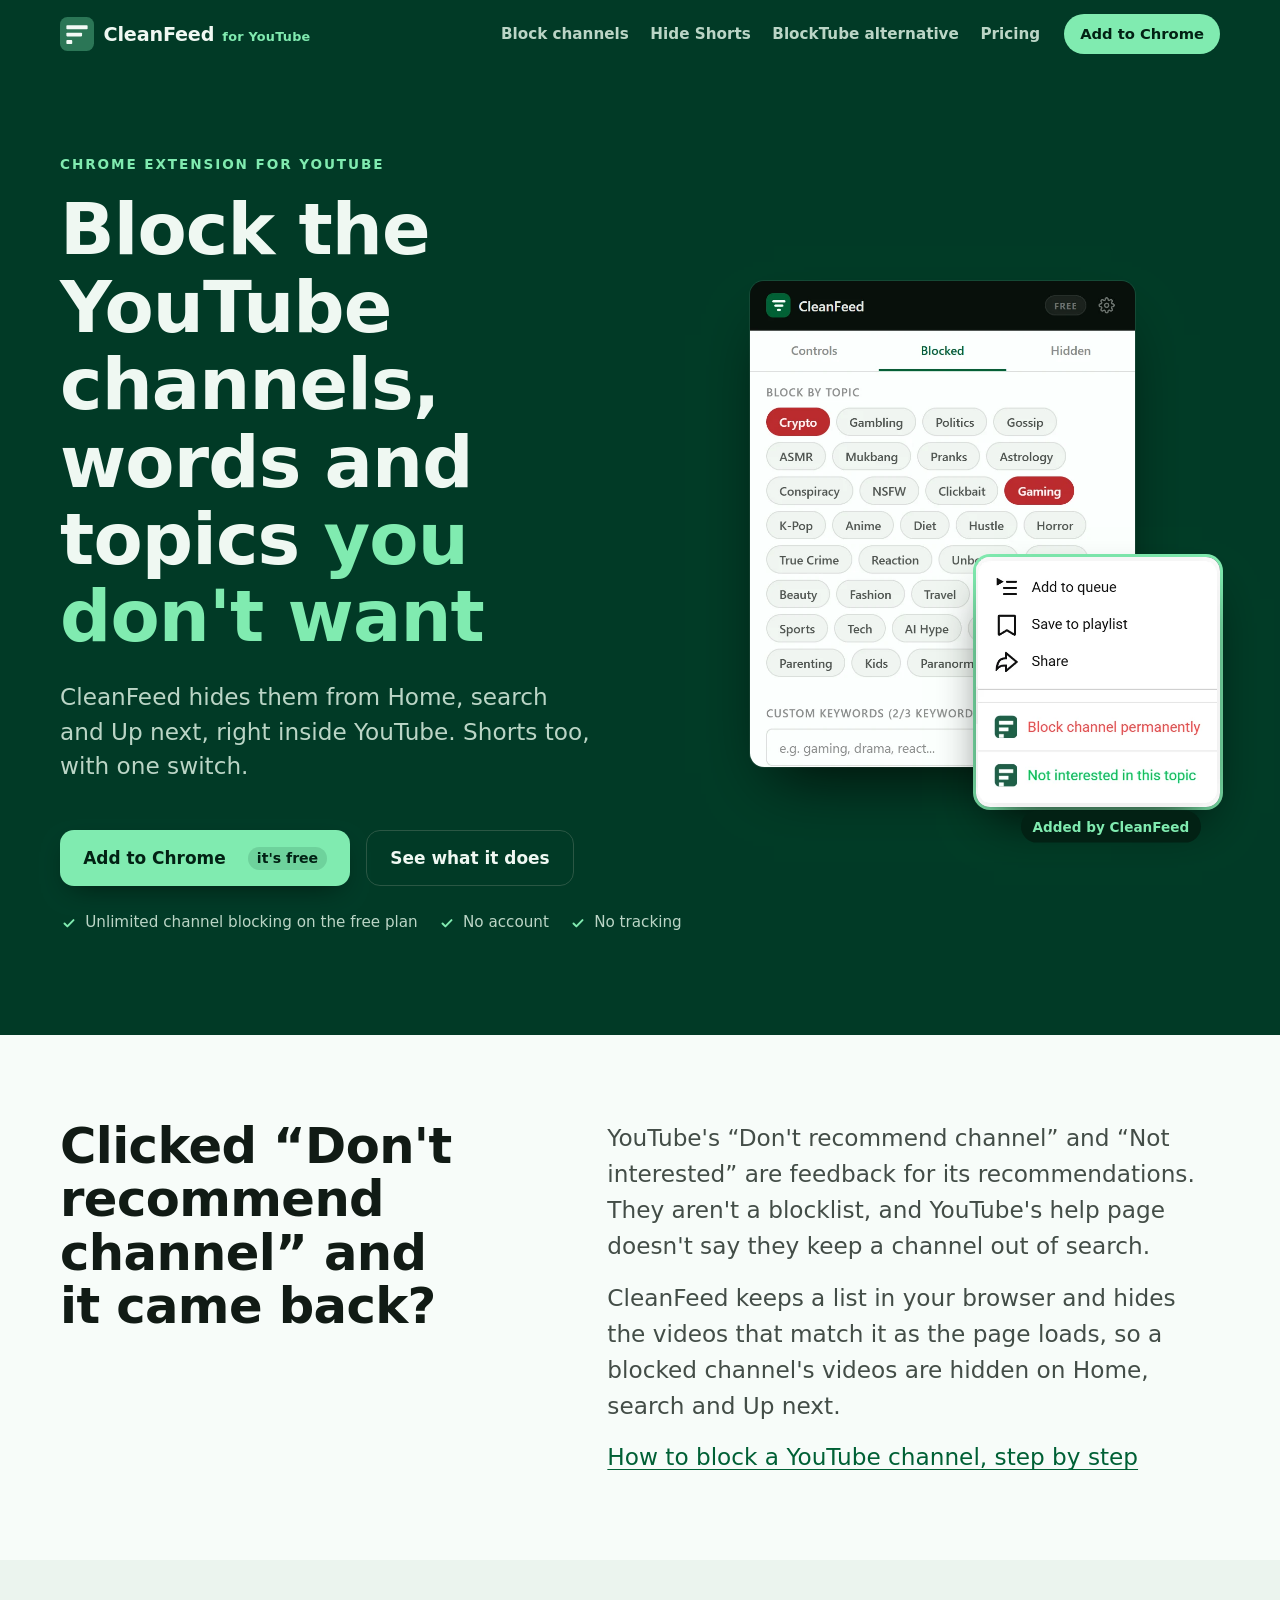
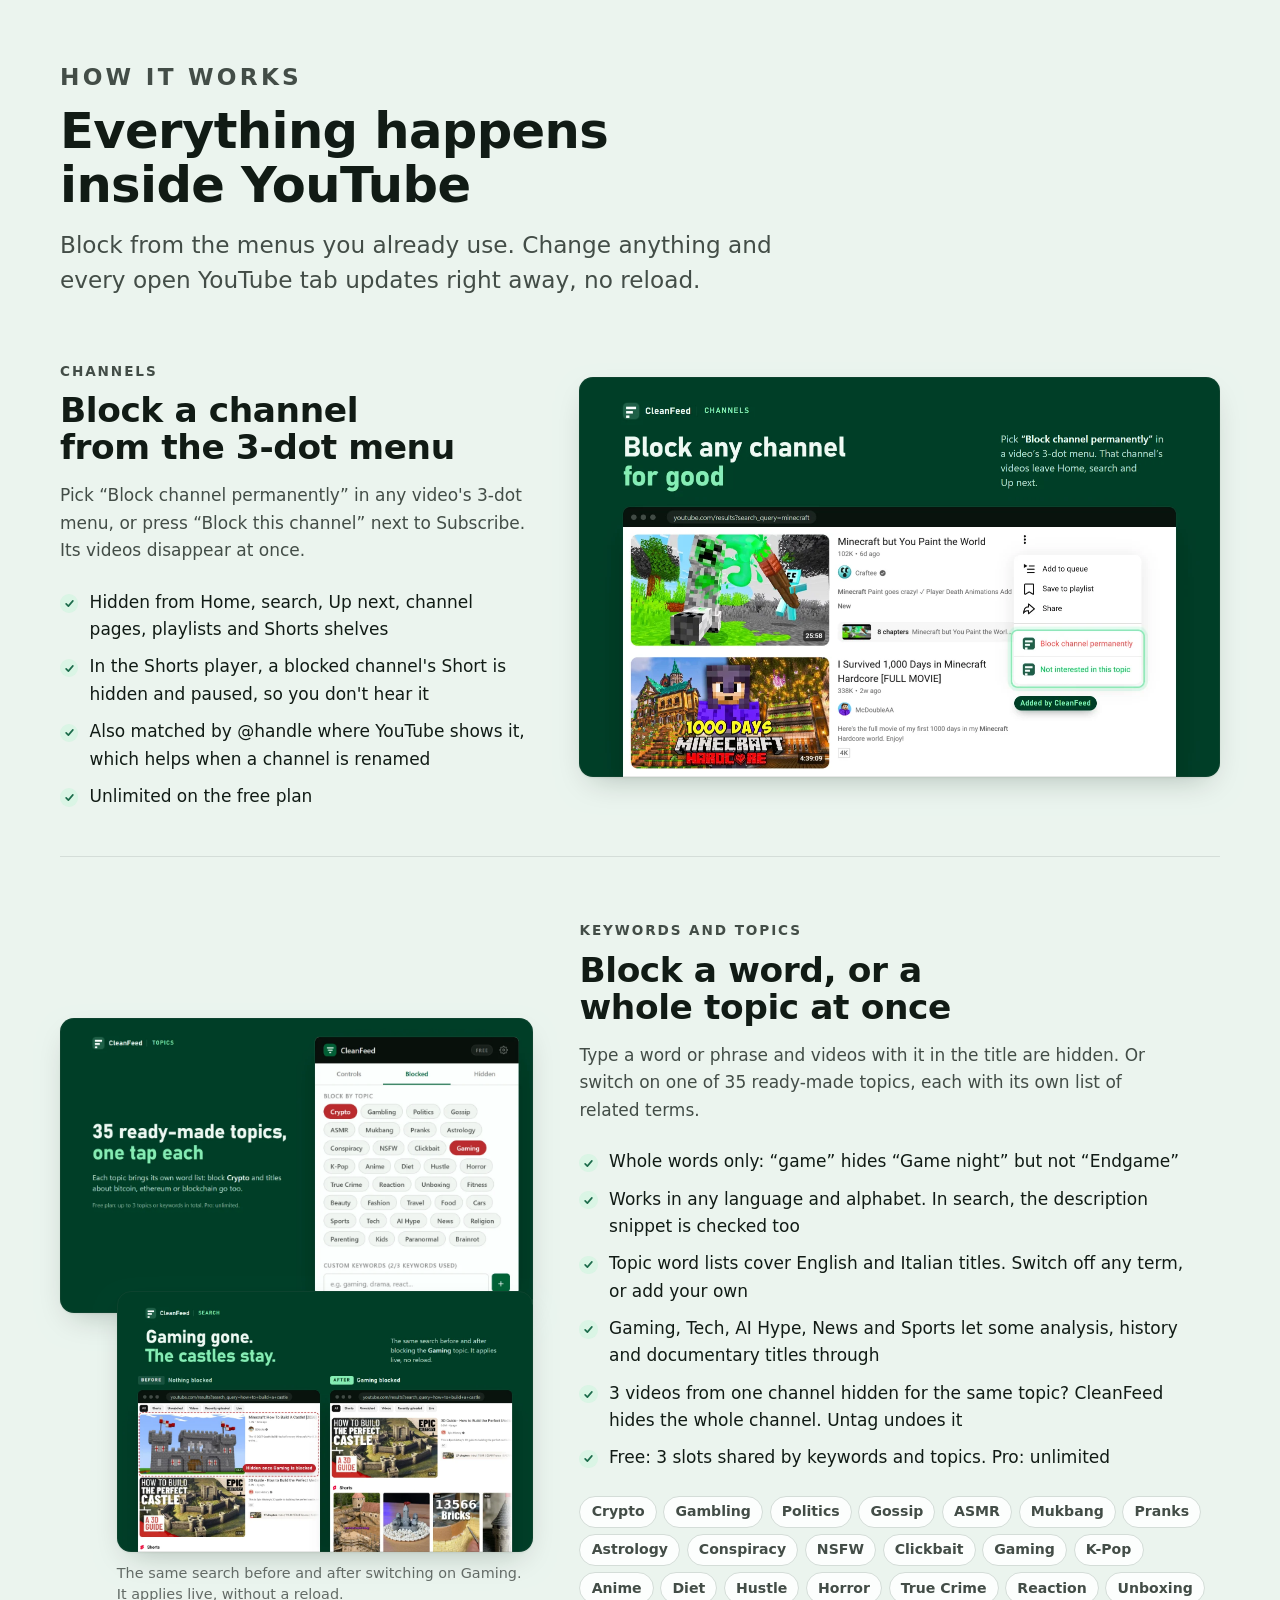
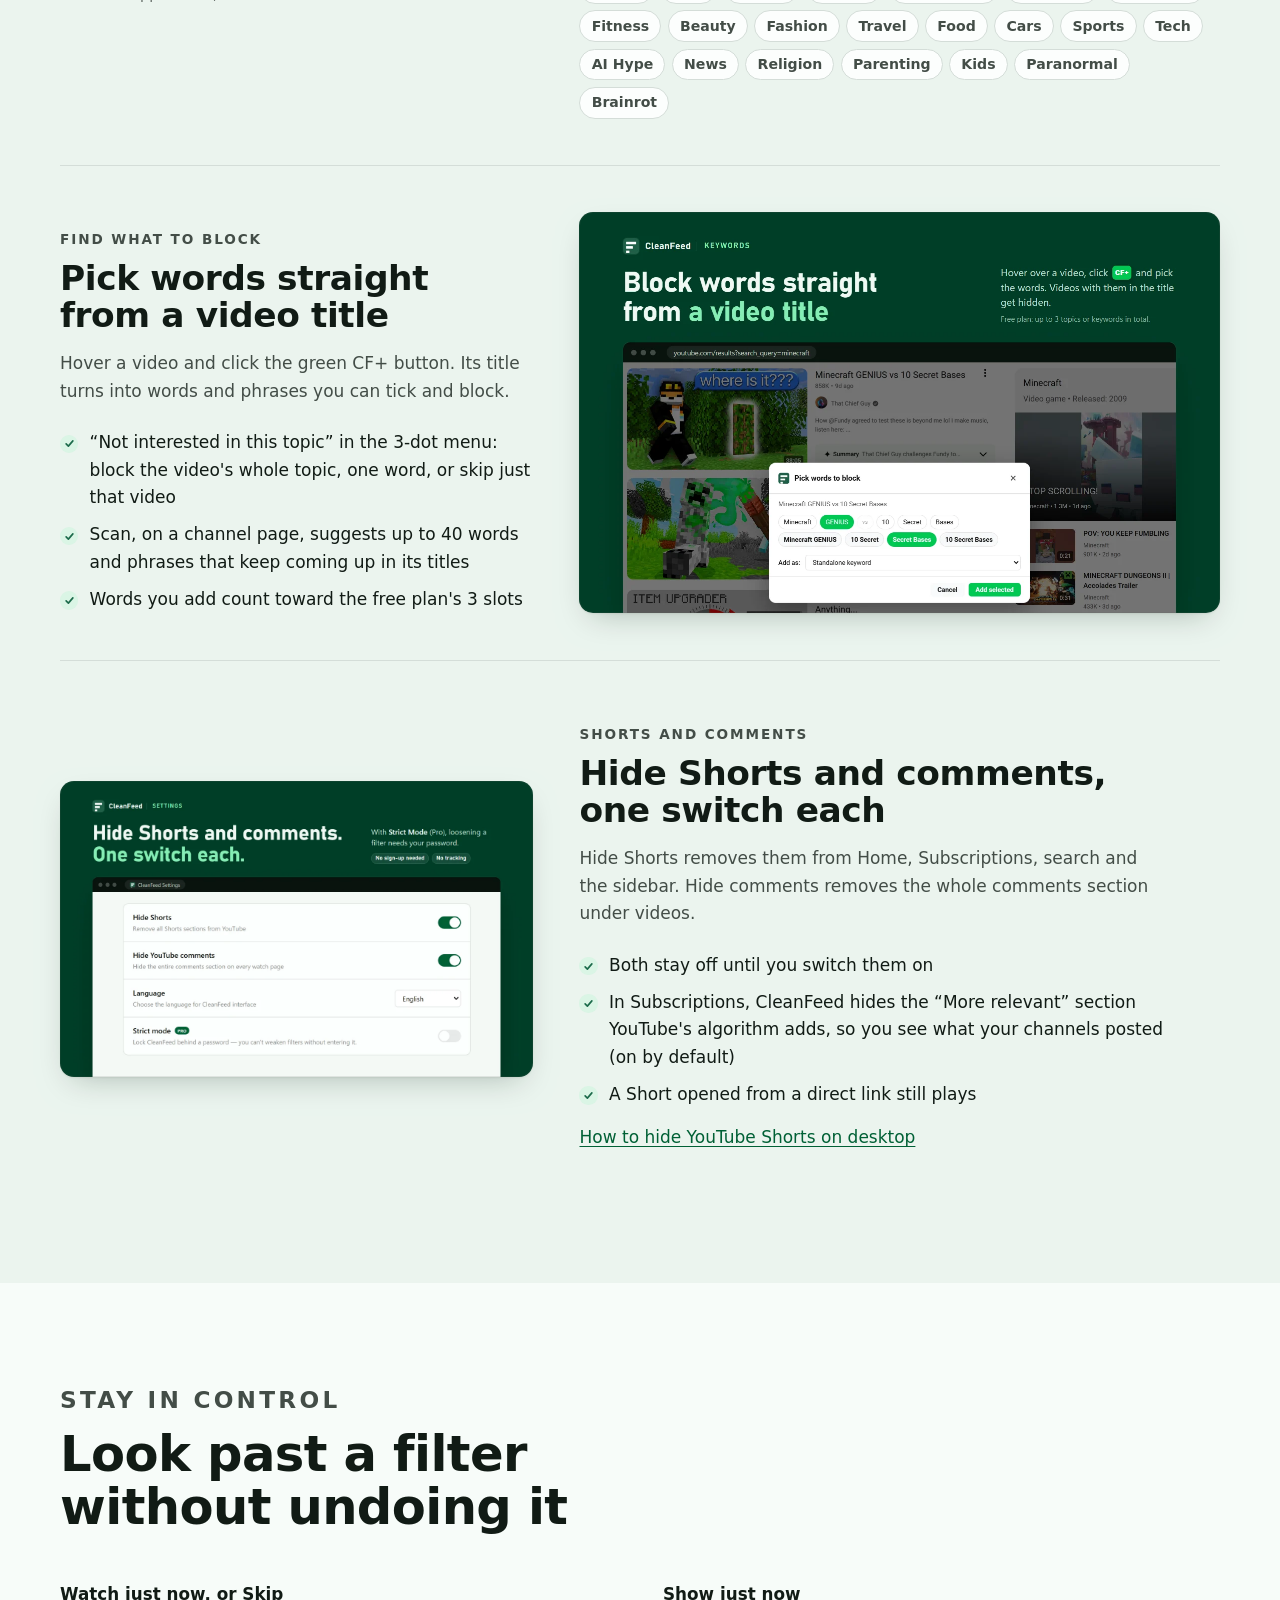
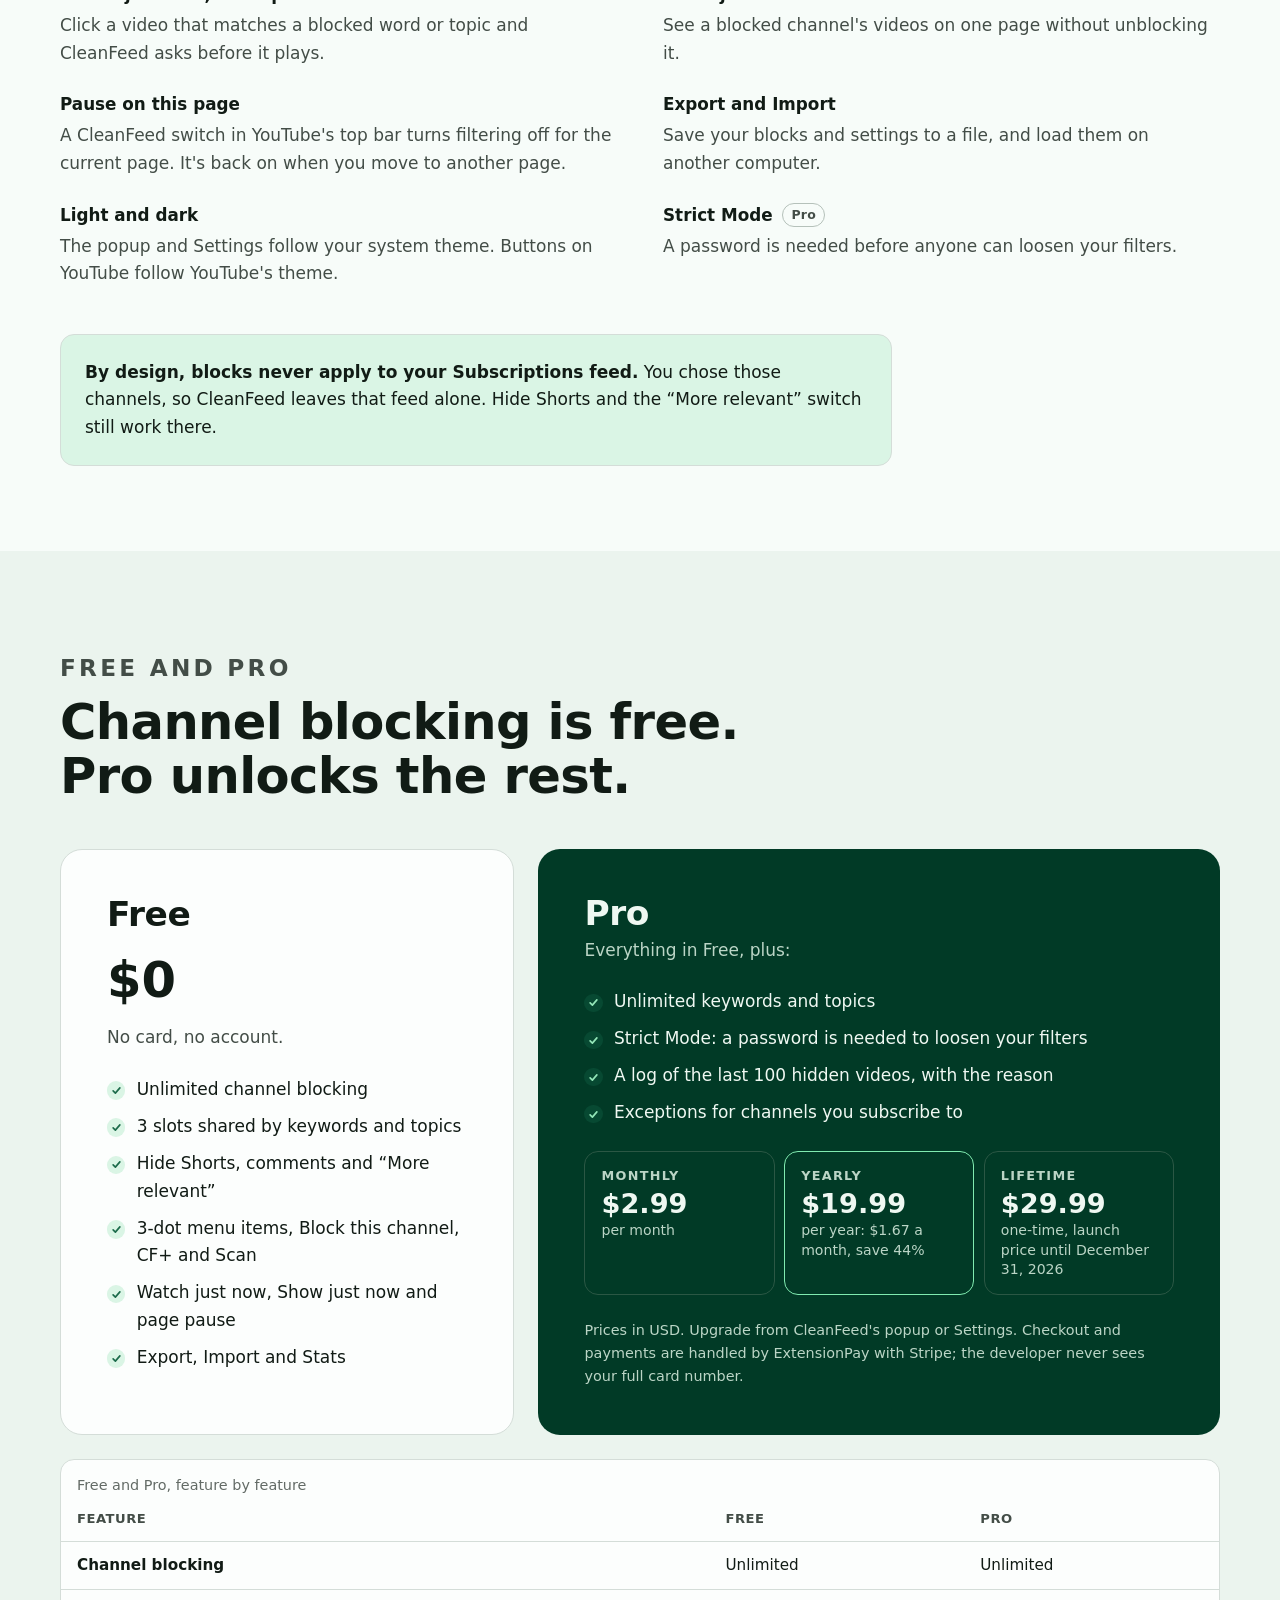
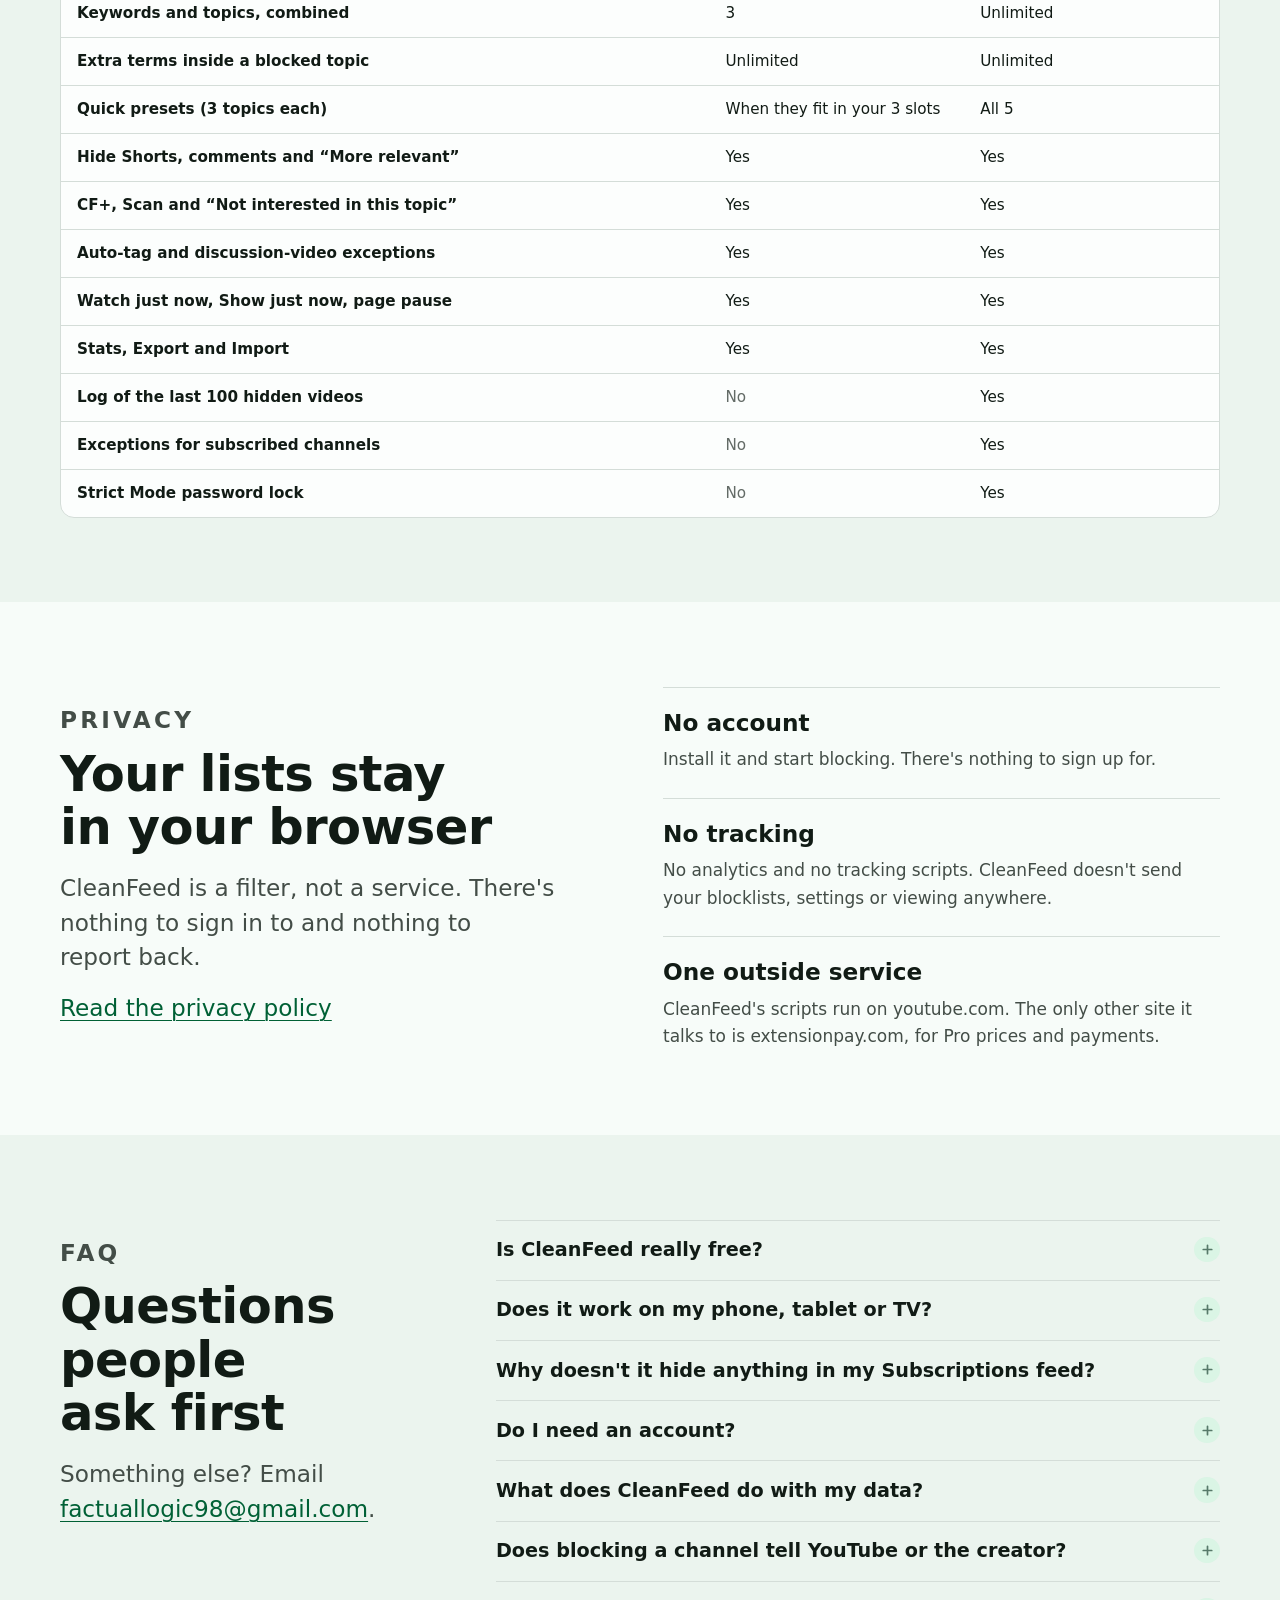
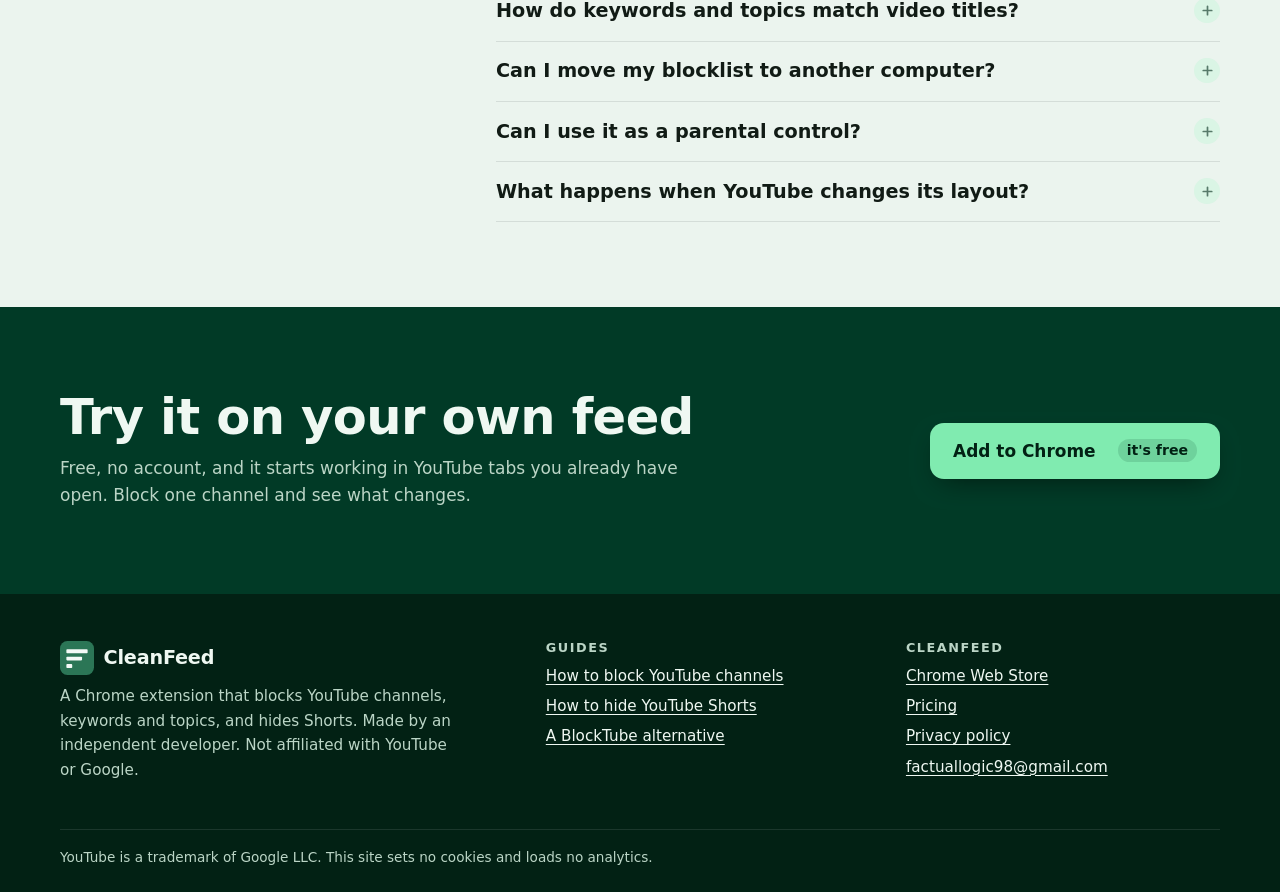
==== docs/index.html @ 19426aea "feat(site): publish CleanFeed homepage and guides for v1.4.0 Brings the homepage, the three guides, " ====
<!DOCTYPE html>
<html lang="en">
<head>
  <meta charset="utf-8">
  <meta name="viewport" content="width=device-width, initial-scale=1">
  <title>CleanFeed for YouTube: Block Channels &amp; Keywords, Hide Shorts</title>
  <meta name="description" content="Free Chrome extension that hides YouTube channels you block, filters titles by keyword or 35 ready-made topics, and removes Shorts. No account, no tracking.">
  <link rel="canonical" href="https://flindustries.github.io/CleanFeed/">
  <meta name="color-scheme" content="light dark">
  <meta name="theme-color" content="#0f4732">
  <link rel="icon" href="assets/favicon.svg" type="image/svg+xml">
  <link rel="icon" href="assets/icon-128.png" type="image/png" sizes="128x128">
  <link rel="apple-touch-icon" href="assets/icon-128.png">
  <link rel="stylesheet" href="assets/site.css">
  <link rel="preload" as="image" href="assets/cleanfeed-popup-block-by-topic.webp" type="image/webp">

  <meta property="og:type" content="website">
  <meta property="og:site_name" content="CleanFeed">
  <meta property="og:title" content="CleanFeed for YouTube: Block Channels &amp; Keywords, Hide Shorts">
  <meta property="og:description" content="Block a YouTube channel from the 3-dot menu and its videos leave Home, search and Up next. Filter by keyword or 35 topics, hide Shorts. Free, no account.">
  <meta property="og:url" content="https://flindustries.github.io/CleanFeed/">
  <meta property="og:image" content="https://flindustries.github.io/CleanFeed/assets/og.png">
  <meta property="og:image:width" content="1400">
  <meta property="og:image:height" content="560">
  <meta property="og:image:alt" content="CleanFeed for YouTube: block the channels, words and topics you don't want. Shows the topic grid and the Block channel permanently menu item.">
  <meta name="twitter:card" content="summary_large_image">
  <meta name="twitter:title" content="CleanFeed for YouTube: Block Channels &amp; Keywords, Hide Shorts">
  <meta name="twitter:description" content="Block a YouTube channel from the 3-dot menu and its videos leave Home, search and Up next. Filter by keyword or 35 topics, hide Shorts. Free, no account.">
  <meta name="twitter:image" content="https://flindustries.github.io/CleanFeed/assets/og.png">

  <script type="application/ld+json">
  {
    "@context": "https://schema.org",
    "@type": "SoftwareApplication",
    "name": "CleanFeed for YouTube",
    "alternateName": "CleanFeed",
    "description": "Chrome extension that hides videos from YouTube channels you block, filters titles by keyword or 35 ready-made topics, and removes Shorts. No account, no tracking.",
    "applicationCategory": "BrowserApplication",
    "applicationSubCategory": "Browser extension",
    "operatingSystem": "Google Chrome (desktop)",
    "softwareVersion": "1.4.0",
    "url": "https://flindustries.github.io/CleanFeed/",
    "installUrl": "https://chromewebstore.google.com/detail/cleanfeed-for-youtube-blo/iikgdocegpniapcigmmgcnacfojmmnnd?utm_source=website&utm_campaign=site",
    "image": "https://flindustries.github.io/CleanFeed/assets/og.png",
    "screenshot": [
      "https://flindustries.github.io/CleanFeed/assets/cleanfeed-block-channel-permanently-menu.png",
      "https://flindustries.github.io/CleanFeed/assets/cleanfeed-35-ready-made-topics.png",
      "https://flindustries.github.io/CleanFeed/assets/cleanfeed-search-before-after-gaming-topic.png",
      "https://flindustries.github.io/CleanFeed/assets/cleanfeed-block-words-from-video-title.png",
      "https://flindustries.github.io/CleanFeed/assets/cleanfeed-hide-shorts-and-comments.png"
    ],
    "featureList": [
      "Block YouTube channels from the video 3-dot menu",
      "Hide videos by whole-word keywords in the title",
      "35 ready-made topics with related terms",
      "Hide YouTube Shorts",
      "Hide YouTube comments",
      "Strict Mode password lock (Pro)"
    ],
    "offers": [
      { "@type": "Offer", "name": "Free", "price": "0", "priceCurrency": "USD" },
      { "@type": "Offer", "name": "Pro monthly", "price": "2.99", "priceCurrency": "USD" },
      { "@type": "Offer", "name": "Pro yearly", "price": "19.99", "priceCurrency": "USD" },
      { "@type": "Offer", "name": "Pro Lifetime (launch price)", "price": "29.99", "priceCurrency": "USD", "priceValidUntil": "2026-12-31" }
    ]
  }
  </script>
  <script type="application/ld+json">
  {
    "@context": "https://schema.org",
    "@type": "FAQPage",
    "mainEntity": [
      { "@type": "Question", "name": "Is CleanFeed really free?", "acceptedAnswer": { "@type": "Answer", "text": "Yes. The free plan has unlimited channel blocking, 3 slots shared by keywords and topics, Hide Shorts, Hide comments and every tool except Strict Mode and the Pro extras listed below. Pro is optional: it adds unlimited keywords and topics, Strict Mode, a log of the last 100 hidden videos and exceptions for channels you subscribe to." } },
      { "@type": "Question", "name": "Does CleanFeed work on my phone, tablet or TV?", "acceptedAnswer": { "@type": "Answer", "text": "No. CleanFeed is a Chrome extension, so it works on youtube.com in Chrome on a computer. It can't change the YouTube app on phones, tablets, TVs or game consoles." } },
      { "@type": "Question", "name": "Why doesn't CleanFeed hide anything in my Subscriptions feed?", "acceptedAnswer": { "@type": "Answer", "text": "That's on purpose. You picked those channels, so channel, keyword and topic blocks never apply to the Subscriptions feed. Two things do work there: Hide Shorts, and hiding the \"More relevant\" section that YouTube's algorithm adds to the feed." } },
      { "@type": "Question", "name": "Do I need an account to use CleanFeed?", "acceptedAnswer": { "@type": "Answer", "text": "No. There's no CleanFeed account and no sign-up. If you buy Pro, payment runs through ExtensionPay's checkout with Stripe, which asks for an email address for the purchase." } },
      { "@type": "Question", "name": "What does CleanFeed do with my data?", "acceptedAnswer": { "@type": "Answer", "text": "Your blocklists and settings stay in your browser. CleanFeed has no analytics and no tracking, and it doesn't send your lists anywhere. The only outside service it talks to is ExtensionPay, for plan prices and payments." } },
      { "@type": "Question", "name": "Does blocking a channel tell YouTube or the creator?", "acceptedAnswer": { "@type": "Answer", "text": "No. CleanFeed hides videos on your screen. It sends nothing to YouTube and the channel isn't notified. That also means it doesn't train YouTube's recommendations: YouTube may keep suggesting the channel, and CleanFeed keeps hiding it. A video you open from a direct link still plays." } },
      { "@type": "Question", "name": "How do keywords and topics match video titles?", "acceptedAnswer": { "@type": "Answer", "text": "Keywords match whole words in a video's title, in any language and alphabet: blocking \"game\" hides \"Game night\" but not \"Endgame\". In search results CleanFeed also checks the description snippet. A topic is a ready-made word list: turn on Crypto and titles with words like bitcoin or blockchain go too. Topic lists cover English and Italian words, and you can switch off any term or add your own." } },
      { "@type": "Question", "name": "Can I move my blocklist to another computer?", "acceptedAnswer": { "@type": "Answer", "text": "Yes, with Export and Import in CleanFeed's Settings. Export saves your blocks and settings to a JSON file, and Import loads that file on the other computer." } },
      { "@type": "Question", "name": "Can I use CleanFeed as a parental control?", "acceptedAnswer": { "@type": "Answer", "text": "Only loosely. Strict Mode (Pro) asks for a password before anyone can unblock channels, remove keywords or turn off Hide Shorts. It can't stop someone with access to Chrome's extension settings from turning CleanFeed off or removing it, so it isn't a full parental-control tool." } },
      { "@type": "Question", "name": "What happens when YouTube changes its layout?", "acceptedAnswer": { "@type": "Answer", "text": "Something may slip through for a while. CleanFeed works on YouTube's pages, and YouTube changes them often, which can break any extension like it until an update ships. If you spot a problem, use Report a Bug in CleanFeed's Settings or email factuallogic98@gmail.com." } }
    ]
  }
  </script>
</head>
<body>
  <a class="skip-link" href="#main">Skip to content</a>

  <header class="site-header">
    <div class="wrap">
      <a class="brand" href="./" aria-label="CleanFeed home">
        <svg viewBox="0 0 64 64" aria-hidden="true"><rect width="64" height="64" rx="14" fill="#2b7656"/><rect x="12" y="15.5" width="40" height="7.5" rx="1.5" fill="#f3faf6"/><rect x="12" y="29.5" width="29.5" height="7" rx="1.5" fill="#f3faf6"/><rect x="12" y="43.5" width="11" height="7.5" rx="1.5" fill="#f3faf6"/></svg>
        <span>CleanFeed <small>for YouTube</small></span>
      </a>
      <nav class="site-nav" aria-label="Main">
        <ul>
          <li><a href="how-to-block-youtube-channels.html">Block channels</a></li>
          <li><a href="hide-youtube-shorts.html">Hide Shorts</a></li>
          <li><a href="blocktube-alternative.html"><span class="nav-long">BlockTube alternative</span><span class="nav-short">vs BlockTube</span></a></li>
          <li><a href="#pricing">Pricing</a></li>
        </ul>
      </nav>
      <a class="header-cta" href="https://chromewebstore.google.com/detail/cleanfeed-for-youtube-blo/iikgdocegpniapcigmmgcnacfojmmnnd?utm_source=website&amp;utm_campaign=site">Add to Chrome</a>
    </div>
  </header>

  <main id="main">
    <section class="hero on-forest" aria-labelledby="hero-title">
      <div class="wrap">
        <div class="hero-copy">
          <p class="eyebrow">Chrome extension for YouTube</p>
          <h1 id="hero-title">Block the YouTube channels, words and topics <span class="mint">you don't want</span></h1>
          <p class="hero-lede">CleanFeed hides them from Home, search and Up next, right inside YouTube. Shorts too, with one switch.</p>
          <div class="hero-actions">
            <a class="btn btn-primary" href="https://chromewebstore.google.com/detail/cleanfeed-for-youtube-blo/iikgdocegpniapcigmmgcnacfojmmnnd?utm_source=website&amp;utm_campaign=site">Add to Chrome<span class="visually-hidden">,</span> <span class="btn-note">it's free</span></a>
            <a class="btn btn-ghost" href="#features">See what it does</a>
          </div>
          <ul class="hero-facts">
            <li><svg viewBox="0 0 20 20" aria-hidden="true"><path d="M5 10.5l3.2 3.2L15 6.8" fill="none" stroke="currentColor" stroke-width="2.2" stroke-linecap="round" stroke-linejoin="round"/></svg>Unlimited channel blocking on the free plan</li>
            <li><svg viewBox="0 0 20 20" aria-hidden="true"><path d="M5 10.5l3.2 3.2L15 6.8" fill="none" stroke="currentColor" stroke-width="2.2" stroke-linecap="round" stroke-linejoin="round"/></svg>No account</li>
            <li><svg viewBox="0 0 20 20" aria-hidden="true"><path d="M5 10.5l3.2 3.2L15 6.8" fill="none" stroke="currentColor" stroke-width="2.2" stroke-linecap="round" stroke-linejoin="round"/></svg>No tracking</li>
          </ul>
        </div>
        <div class="hero-visual">
          <img class="hero-popup" src="assets/cleanfeed-popup-block-by-topic.webp" width="760" height="960" fetchpriority="high"
               alt="The CleanFeed popup on its Blocked tab: a grid of 35 topics from Crypto to Brainrot, with Crypto and Gaming switched on, and a field for custom keywords.">
          <img class="hero-menu" src="assets/cleanfeed-3-dot-menu-items.webp" width="474" height="486" loading="lazy"
               alt="A YouTube video's 3-dot menu with two items added by CleanFeed: Block channel permanently, and Not interested in this topic.">
          <span class="hero-tag" aria-hidden="true">Added by CleanFeed</span>
        </div>
      </div>
    </section>

    <section class="section" aria-labelledby="pain-title">
      <div class="wrap pain">
        <h2 id="pain-title">Clicked “Don't recommend channel” and it came back?</h2>
        <div class="pain-body">
          <p>YouTube's “Don't recommend channel” and “Not interested” are feedback for its recommendations. They aren't a blocklist, and YouTube's help page doesn't say they keep a channel out of search.</p>
          <p>CleanFeed keeps a list in your browser and hides the videos that match it as the page loads, so a blocked channel's videos are hidden on Home, search and Up next.</p>
          <p><a href="how-to-block-youtube-channels.html">How to block a YouTube channel, step by step</a></p>
        </div>
      </div>
    </section>

    <section class="section band-2" id="features" aria-labelledby="features-title">
      <div class="wrap">
        <div class="section-head">
          <p class="eyebrow">How it works</p>
          <h2 id="features-title">Everything happens inside YouTube</h2>
          <p>Block from the menus you already use. Change anything and every open YouTube tab updates right away, no reload.</p>
        </div>

        <article class="feature">
          <div class="feature-text">
            <p class="eyebrow">Channels</p>
            <h3>Block a channel from the 3-dot menu</h3>
            <p>Pick “Block channel permanently” in any video's 3-dot menu, or press “Block this channel” next to Subscribe. Its videos disappear at once.</p>
            <ul class="ticks">
              <li>Hidden from Home, search, Up next, channel pages, playlists and Shorts shelves</li>
              <li>In the Shorts player, a blocked channel's Short is hidden and paused, so you don't hear it</li>
              <li>Also matched by @handle where YouTube shows it, which helps when a channel is renamed</li>
              <li>Unlimited on the free plan</li>
            </ul>
          </div>
          <figure class="shot">
            <a href="assets/cleanfeed-block-channel-permanently-menu.png" title="Open the full-size screenshot"><picture>
              <source srcset="assets/cleanfeed-block-channel-permanently-menu.webp" type="image/webp">
              <img src="assets/cleanfeed-block-channel-permanently-menu.png" width="1280" height="800" loading="lazy"
                   alt="YouTube search results for Minecraft with a video's 3-dot menu open. Under YouTube's own items, CleanFeed adds Block channel permanently and Not interested in this topic.">
            </picture></a>
          </figure>
        </article>

        <article class="feature flip">
          <div class="feature-text">
            <p class="eyebrow">Keywords and topics</p>
            <h3>Block a word, or a whole topic at once</h3>
            <p>Type a word or phrase and videos with it in the title are hidden. Or switch on one of 35 ready-made topics, each with its own list of related terms.</p>
            <ul class="ticks">
              <li>Whole words only: “game” hides “Game night” but not “Endgame”</li>
              <li>Works in any language and alphabet. In search, the description snippet is checked too</li>
              <li>Topic word lists cover English and Italian titles. Switch off any term, or add your own</li>
              <li>Gaming, Tech, AI Hype, News and Sports let some analysis, history and documentary titles through</li>
              <li>3 videos from one channel hidden for the same topic? CleanFeed hides the whole channel. Untag undoes it</li>
              <li>Free: 3 slots shared by keywords and topics. Pro: unlimited</li>
            </ul>
            <div class="topics">
              <h4 class="visually-hidden">The 35 ready-made topics</h4>
              <ul class="chips" aria-label="The 35 ready-made topics">
                <li>Crypto</li><li>Gambling</li><li>Politics</li><li>Gossip</li><li>ASMR</li><li>Mukbang</li><li>Pranks</li>
                <li>Astrology</li><li>Conspiracy</li><li>NSFW</li><li>Clickbait</li><li>Gaming</li><li>K-Pop</li><li>Anime</li>
                <li>Diet</li><li>Hustle</li><li>Horror</li><li>True Crime</li><li>Reaction</li><li>Unboxing</li><li>Fitness</li>
                <li>Beauty</li><li>Fashion</li><li>Travel</li><li>Food</li><li>Cars</li><li>Sports</li><li>Tech</li>
                <li>AI Hype</li><li>News</li><li>Religion</li><li>Parenting</li><li>Kids</li><li>Paranormal</li><li>Brainrot</li>
              </ul>
            </div>
          </div>
          <div class="shot-pair">
            <figure class="shot">
              <a href="assets/cleanfeed-35-ready-made-topics.png" title="Open the full-size screenshot"><picture>
                <source srcset="assets/cleanfeed-35-ready-made-topics.webp" type="image/webp">
                <img src="assets/cleanfeed-35-ready-made-topics.png" width="1280" height="800" loading="lazy"
                     alt="The CleanFeed popup's Block by Topic grid with 35 topics. Crypto and Gaming are switched on, and 2 of the 3 free keyword slots are used.">
              </picture></a>
            </figure>
            <figure class="shot">
              <a href="assets/cleanfeed-search-before-after-gaming-topic.png" title="Open the full-size screenshot"><picture>
                <source srcset="assets/cleanfeed-search-before-after-gaming-topic.webp" type="image/webp">
                <img src="assets/cleanfeed-search-before-after-gaming-topic.png" width="1280" height="800" loading="lazy"
                     alt="The same YouTube search for how to build a castle, before and after blocking the Gaming topic. The Minecraft castle video is gone; the real castle videos stay.">
              </picture></a>
              <figcaption>The same search before and after switching on Gaming. It applies live, without a reload.</figcaption>
            </figure>
          </div>
        </article>

        <article class="feature">
          <div class="feature-text">
            <p class="eyebrow">Find what to block</p>
            <h3>Pick words straight from a video title</h3>
            <p>Hover a video and click the green CF+ button. Its title turns into words and phrases you can tick and block.</p>
            <ul class="ticks">
              <li>“Not interested in this topic” in the 3-dot menu: block the video's whole topic, one word, or skip just that video</li>
              <li>Scan, on a channel page, suggests up to 40 words and phrases that keep coming up in its titles</li>
              <li>Words you add count toward the free plan's 3 slots</li>
            </ul>
          </div>
          <figure class="shot">
            <a href="assets/cleanfeed-block-words-from-video-title.png" title="Open the full-size screenshot"><picture>
              <source srcset="assets/cleanfeed-block-words-from-video-title.webp" type="image/webp">
              <img src="assets/cleanfeed-block-words-from-video-title.png" width="1280" height="800" loading="lazy"
                   alt="CleanFeed's Pick words to block dialog over YouTube search results, built from the title Minecraft GENIUS vs 10 Secret Bases, with GENIUS and Secret Bases selected.">
            </picture></a>
          </figure>
        </article>

        <article class="feature flip">
          <div class="feature-text">
            <p class="eyebrow">Shorts and comments</p>
            <h3>Hide Shorts and comments, one switch each</h3>
            <p>Hide Shorts removes them from Home, Subscriptions, search and the sidebar. Hide comments removes the whole comments section under videos.</p>
            <ul class="ticks">
              <li>Both stay off until you switch them on</li>
              <li>In Subscriptions, CleanFeed hides the “More relevant” section YouTube's algorithm adds, so you see what your channels posted (on by default)</li>
              <li>A Short opened from a direct link still plays</li>
            </ul>
            <p><a href="hide-youtube-shorts.html">How to hide YouTube Shorts on desktop</a></p>
          </div>
          <figure class="shot">
            <a href="assets/cleanfeed-hide-shorts-and-comments.png" title="Open the full-size screenshot"><picture>
              <source srcset="assets/cleanfeed-hide-shorts-and-comments.webp" type="image/webp">
              <img src="assets/cleanfeed-hide-shorts-and-comments.png" width="1280" height="800" loading="lazy"
                   alt="CleanFeed Settings with Hide Shorts and Hide YouTube comments switched on, a language menu, and Strict mode marked Pro.">
            </picture></a>
          </figure>
        </article>
      </div>
    </section>

    <section class="section" aria-labelledby="control-title">
      <div class="wrap">
        <div class="section-head">
          <p class="eyebrow">Stay in control</p>
          <h2 id="control-title">Look past a filter without undoing it</h2>
        </div>
        <dl class="controls">
          <div><dt>Watch just now, or Skip</dt><dd>Click a video that matches a blocked word or topic and CleanFeed asks before it plays.</dd></div>
          <div><dt>Show just now</dt><dd>See a blocked channel's videos on one page without unblocking it.</dd></div>
          <div><dt>Pause on this page</dt><dd>A CleanFeed switch in YouTube's top bar turns filtering off for the current page. It's back on when you move to another page.</dd></div>
          <div><dt>Export and Import</dt><dd>Save your blocks and settings to a file, and load them on another computer.</dd></div>
          <div><dt>Light and dark</dt><dd>The popup and Settings follow your system theme. Buttons on YouTube follow YouTube's theme.</dd></div>
          <div><dt>Strict Mode <span class="plan-tag">Pro</span></dt><dd>A password is needed before anyone can loosen your filters.</dd></div>
        </dl>
        <div class="callout">
          <p><strong>By design, blocks never apply to your Subscriptions feed.</strong> You chose those channels, so CleanFeed leaves that feed alone. Hide Shorts and the “More relevant” switch still work there.</p>
        </div>
      </div>
    </section>

    <section class="section band-2" id="pricing" aria-labelledby="pricing-title">
      <div class="wrap">
        <div class="section-head">
          <p class="eyebrow">Free and Pro</p>
          <h2 id="pricing-title">Channel blocking is free. Pro unlocks the rest.</h2>
        </div>
        <div class="plans">
          <div class="plan plan-free">
            <h3>Free</h3>
            <p class="plan-price">$0</p>
            <p class="plan-sub">No card, no account.</p>
            <ul class="ticks">
              <li>Unlimited channel blocking</li>
              <li>3 slots shared by keywords and topics</li>
              <li>Hide Shorts, comments and “More relevant”</li>
              <li>3-dot menu items, Block this channel, CF+ and Scan</li>
              <li>Watch just now, Show just now and page pause</li>
              <li>Export, Import and Stats</li>
            </ul>
          </div>
          <div class="plan plan-pro on-forest">
            <h3>Pro</h3>
            <p class="plan-sub">Everything in Free, plus:</p>
            <ul class="ticks">
              <li>Unlimited keywords and topics</li>
              <li>Strict Mode: a password is needed to loosen your filters</li>
              <li>A log of the last 100 hidden videos, with the reason</li>
              <li>Exceptions for channels you subscribe to</li>
            </ul>
            <ul class="prices" aria-label="Pro prices in US dollars">
              <li><span class="label">Monthly</span><span class="amount">$2.99</span><span class="detail">per month</span></li>
              <li class="highlight"><span class="label">Yearly</span><span class="amount">$19.99</span><span class="detail">per year: $1.67 a month, save 44%</span></li>
              <li><span class="label">Lifetime</span><span class="amount">$29.99</span><span class="detail">one-time, launch price until December 31, 2026</span></li>
            </ul>
            <p class="fine">Prices in USD. Upgrade from CleanFeed's popup or Settings. Checkout and payments are handled by ExtensionPay with Stripe; the developer never sees your full card number.</p>
          </div>
        </div>

        <div class="table-wrap" role="region" aria-labelledby="plan-table-caption" tabindex="0">
          <table class="plan-table">
            <caption id="plan-table-caption">Free and Pro, feature by feature</caption>
            <thead>
              <tr><th scope="col">Feature</th><th scope="col">Free</th><th scope="col">Pro</th></tr>
            </thead>
            <tbody>
              <tr><th scope="row">Channel blocking</th><td>Unlimited</td><td>Unlimited</td></tr>
              <tr><th scope="row">Keywords and topics, combined</th><td>3</td><td>Unlimited</td></tr>
              <tr><th scope="row">Extra terms inside a blocked topic</th><td>Unlimited</td><td>Unlimited</td></tr>
              <tr><th scope="row">Quick presets (3 topics each)</th><td>When they fit in your 3 slots</td><td>All 5</td></tr>
              <tr><th scope="row">Hide Shorts, comments and “More relevant”</th><td>Yes</td><td>Yes</td></tr>
              <tr><th scope="row">CF+, Scan and “Not interested in this topic”</th><td>Yes</td><td>Yes</td></tr>
              <tr><th scope="row">Auto-tag and discussion-video exceptions</th><td>Yes</td><td>Yes</td></tr>
              <tr><th scope="row">Watch just now, Show just now, page pause</th><td>Yes</td><td>Yes</td></tr>
              <tr><th scope="row">Stats, Export and Import</th><td>Yes</td><td>Yes</td></tr>
              <tr><th scope="row">Log of the last 100 hidden videos</th><td class="no">No</td><td>Yes</td></tr>
              <tr><th scope="row">Exceptions for subscribed channels</th><td class="no">No</td><td>Yes</td></tr>
              <tr><th scope="row">Strict Mode password lock</th><td class="no">No</td><td>Yes</td></tr>
            </tbody>
          </table>
        </div>
      </div>
    </section>

    <section class="section" id="privacy" aria-labelledby="privacy-title">
      <div class="wrap privacy">
        <div class="section-head">
          <p class="eyebrow">Privacy</p>
          <h2 id="privacy-title">Your lists stay in your browser</h2>
          <p>CleanFeed is a filter, not a service. There's nothing to sign in to and nothing to report back.</p>
          <p><a href="privacy-policy.html">Read the privacy policy</a></p>
        </div>
        <dl class="privacy-list">
          <div><dt>No account</dt><dd>Install it and start blocking. There's nothing to sign up for.</dd></div>
          <div><dt>No tracking</dt><dd>No analytics and no tracking scripts. CleanFeed doesn't send your blocklists, settings or viewing anywhere.</dd></div>
          <div><dt>One outside service</dt><dd>CleanFeed's scripts run on youtube.com. The only other site it talks to is extensionpay.com, for Pro prices and payments.</dd></div>
        </dl>
      </div>
    </section>

    <section class="section band-2" id="faq" aria-labelledby="faq-title">
      <div class="wrap faq">
        <div class="section-head">
          <p class="eyebrow">FAQ</p>
          <h2 id="faq-title">Questions people ask first</h2>
          <p>Something else? Email <a href="mailto:factuallogic98@gmail.com">factuallogic98@gmail.com</a>.</p>
        </div>
        <div class="faq-list">
          <details>
            <summary>Is CleanFeed really free?</summary>
            <div class="faq-answer"><p>Yes. The free plan has unlimited channel blocking, 3 slots shared by keywords and topics, Hide Shorts, Hide comments and every tool except Strict Mode and the Pro extras listed below. Pro is optional: it adds unlimited keywords and topics, Strict Mode, a log of the last 100 hidden videos and exceptions for channels you subscribe to.</p></div>
          </details>
          <details>
            <summary>Does it work on my phone, tablet or TV?</summary>
            <div class="faq-answer"><p>No. CleanFeed is a Chrome extension, so it works on youtube.com in Chrome on a computer. It can't change the YouTube app on phones, tablets, TVs or game consoles.</p></div>
          </details>
          <details>
            <summary>Why doesn't it hide anything in my Subscriptions feed?</summary>
            <div class="faq-answer"><p>That's on purpose. You picked those channels, so channel, keyword and topic blocks never apply to the Subscriptions feed. Two things do work there: Hide Shorts, and hiding the “More relevant” section that YouTube's algorithm adds to the feed.</p></div>
          </details>
          <details>
            <summary>Do I need an account?</summary>
            <div class="faq-answer"><p>No. There's no CleanFeed account and no sign-up. If you buy Pro, payment runs through ExtensionPay's checkout with Stripe, which asks for an email address for the purchase.</p></div>
          </details>
          <details>
            <summary>What does CleanFeed do with my data?</summary>
            <div class="faq-answer"><p>Your blocklists and settings stay in your browser. CleanFeed has no analytics and no tracking, and it doesn't send your lists anywhere. The only outside service it talks to is ExtensionPay, for plan prices and payments. The <a href="privacy-policy.html">privacy policy</a> has the details.</p></div>
          </details>
          <details>
            <summary>Does blocking a channel tell YouTube or the creator?</summary>
            <div class="faq-answer"><p>No. CleanFeed hides videos on your screen. It sends nothing to YouTube and the channel isn't notified.</p><p>That also means it doesn't train YouTube's recommendations: YouTube may keep suggesting the channel, and CleanFeed keeps hiding it. A video you open from a direct link still plays.</p></div>
          </details>
          <details>
            <summary>How do keywords and topics match video titles?</summary>
            <div class="faq-answer"><p>Keywords match whole words in a video's title, in any language and alphabet: blocking “game” hides “Game night” but not “Endgame”. In search results CleanFeed also checks the description snippet.</p><p>A topic is a ready-made word list: turn on Crypto and titles with words like bitcoin or blockchain go too. Topic lists cover English and Italian words, and you can switch off any term or add your own.</p></div>
          </details>
          <details>
            <summary>Can I move my blocklist to another computer?</summary>
            <div class="faq-answer"><p>Yes, with Export and Import in CleanFeed's Settings. Export saves your blocks and settings to a JSON file, and Import loads that file on the other computer.</p></div>
          </details>
          <details>
            <summary>Can I use it as a parental control?</summary>
            <div class="faq-answer"><p>Only loosely. Strict Mode (Pro) asks for a password before anyone can unblock channels, remove keywords or turn off Hide Shorts. It can't stop someone with access to Chrome's extension settings from turning CleanFeed off or removing it, so it isn't a full parental-control tool.</p></div>
          </details>
          <details>
            <summary>What happens when YouTube changes its layout?</summary>
            <div class="faq-answer"><p>Something may slip through for a while. CleanFeed works on YouTube's pages, and YouTube changes them often, which can break any extension like it until an update ships. If you spot a problem, use Report a Bug in CleanFeed's Settings or email <a href="mailto:factuallogic98@gmail.com">factuallogic98@gmail.com</a>.</p></div>
          </details>
        </div>
      </div>
    </section>

    <section class="section cta-band on-forest" aria-labelledby="cta-title">
      <div class="wrap">
        <div>
          <h2 id="cta-title">Try it on your own feed</h2>
          <p>Free, no account, and it starts working in YouTube tabs you already have open. Block one channel and see what changes.</p>
        </div>
        <a class="btn btn-primary" href="https://chromewebstore.google.com/detail/cleanfeed-for-youtube-blo/iikgdocegpniapcigmmgcnacfojmmnnd?utm_source=website&amp;utm_campaign=site">Add to Chrome<span class="visually-hidden">,</span> <span class="btn-note">it's free</span></a>
      </div>
    </section>
  </main>

  <footer class="site-footer">
    <div class="wrap">
      <div class="footer-grid">
        <div>
          <a class="brand" href="./">
            <svg viewBox="0 0 64 64" aria-hidden="true"><rect width="64" height="64" rx="14" fill="#2b7656"/><rect x="12" y="15.5" width="40" height="7.5" rx="1.5" fill="#f3faf6"/><rect x="12" y="29.5" width="29.5" height="7" rx="1.5" fill="#f3faf6"/><rect x="12" y="43.5" width="11" height="7.5" rx="1.5" fill="#f3faf6"/></svg>
            <span>CleanFeed</span>
          </a>
          <p>A Chrome extension that blocks YouTube channels, keywords and topics, and hides Shorts. Made by an independent developer. Not affiliated with YouTube or Google.</p>
        </div>
        <div>
          <h2>Guides</h2>
          <ul>
            <li><a href="how-to-block-youtube-channels.html">How to block YouTube channels</a></li>
            <li><a href="hide-youtube-shorts.html">How to hide YouTube Shorts</a></li>
            <li><a href="blocktube-alternative.html">A BlockTube alternative</a></li>
          </ul>
        </div>
        <div>
          <h2>CleanFeed</h2>
          <ul>
            <li><a href="https://chromewebstore.google.com/detail/cleanfeed-for-youtube-blo/iikgdocegpniapcigmmgcnacfojmmnnd?utm_source=website&amp;utm_campaign=site">Chrome Web Store</a></li>
            <li><a href="./#pricing">Pricing</a></li>
            <li><a href="privacy-policy.html">Privacy policy</a></li>
            <li><a href="mailto:factuallogic98@gmail.com">factuallogic98@gmail.com</a></li>
          </ul>
        </div>
      </div>
      <p class="footer-note">YouTube is a trademark of Google LLC. This site sets no cookies and loads no analytics.</p>
    </div>
  </footer>
</body>
</html>
---- docs/assets/site.css ----
/* CleanFeed site: one stylesheet for every page. No build step, no web fonts
   (system fonts keep pages fast and send nothing to a font host). */

/* ── Tokens ─────────────────────────────────────────────────────────── */
:root {
  color-scheme: light dark;

  /* Brand: the deep forest green of the store images, the extension's accent, mint highlight */
  --forest:        oklch(31% 0.066 163);
  --forest-2:      oklch(36% 0.074 163);
  --forest-deep:   oklch(22% 0.045 163);
  --forest-line:   oklch(42% 0.06 163);
  --mint:          oklch(86% 0.13 158);
  --mint-hover:    oklch(90% 0.11 158);
  --on-forest:     oklch(97% 0.012 160);
  --on-forest-2:   oklch(85% 0.035 160);
  --accent:        oklch(42% 0.12 160);
  --accent-hover:  oklch(36% 0.12 160);
  --red:           oklch(52% 0.18 25);

  --bg:            oklch(98.6% 0.006 160);
  --surface:       oklch(99.6% 0.003 160);
  --surface-2:     oklch(95.8% 0.012 160);
  --tint:          oklch(94.5% 0.035 160);
  --border:        oklch(89% 0.012 160);
  --border-strong: oklch(80% 0.016 160);
  --text:          oklch(21% 0.018 160);
  --text-2:        oklch(41% 0.016 160);
  --text-3:        oklch(52% 0.012 160);

  --shadow: 0 1px 2px oklch(20% 0.03 160 / 0.06), 0 12px 32px -12px oklch(20% 0.05 160 / 0.28);

  --font-display: "Bahnschrift", "DIN Alternate", "DIN Next", "D-DIN", "Barlow", "Arial Nova", system-ui, sans-serif;
  --font-body: "Segoe UI Variable Text", "Segoe UI", system-ui, -apple-system, "Helvetica Neue", Roboto, Arial, sans-serif;

  --step--1: 0.875rem;
  --step-0: 1.0625rem;
  --step-1: clamp(1.2rem, 1.08rem + 0.5vw, 1.45rem);
  --step-2: clamp(1.55rem, 1.25rem + 1.2vw, 2.15rem);
  --step-3: clamp(2rem, 1.5rem + 2.1vw, 3.1rem);
  --step-4: clamp(2.45rem, 1.6rem + 3.6vw, 4.5rem);

  --space-2xs: 0.375rem;
  --space-xs: 0.625rem;
  --space-s: 1rem;
  --space-m: 1.5rem;
  --space-l: clamp(2rem, 1.6rem + 1.6vw, 3rem);
  --space-xl: clamp(3.25rem, 2.4rem + 3.6vw, 5.75rem);
  --space-2xl: clamp(4.5rem, 3rem + 6vw, 8.5rem);

  --radius-s: 8px;
  --radius-m: 14px;
  --radius-l: 22px;
  --wrap: 1160px;
  --gutter: clamp(1rem, 0.6rem + 2vw, 2rem);
}

@media (prefers-color-scheme: dark) {
  :root {
    --forest:        oklch(25% 0.052 163);
    --forest-2:      oklch(29% 0.058 163);
    --forest-deep:   oklch(14.5% 0.022 163);
    --forest-line:   oklch(36% 0.05 163);
    --accent:        oklch(80% 0.12 158);
    --accent-hover:  oklch(87% 0.1 158);
    --red:           oklch(70% 0.15 25);

    --bg:            oklch(16.5% 0.014 163);
    --surface:       oklch(20% 0.016 163);
    --surface-2:     oklch(22.5% 0.02 163);
    --tint:          oklch(25% 0.04 163);
    --border:        oklch(31% 0.02 163);
    --border-strong: oklch(40% 0.024 163);
    --text:          oklch(94% 0.01 160);
    --text-2:        oklch(79% 0.014 160);
    --text-3:        oklch(68% 0.012 160);

    --shadow: 0 1px 2px oklch(0% 0 0 / 0.3), 0 14px 36px -14px oklch(0% 0 0 / 0.6);
  }
}

/* ── Base ───────────────────────────────────────────────────────────── */
*, *::before, *::after { box-sizing: border-box; }
html { -webkit-text-size-adjust: 100%; text-size-adjust: 100%; scroll-padding-top: 1.5rem; }
body {
  margin: 0;
  background: var(--bg);
  color: var(--text);
  font-family: var(--font-body);
  font-size: var(--step-0);
  line-height: 1.62;
  text-rendering: optimizeLegibility;
  overflow-wrap: break-word;
}
img { display: block; max-width: 100%; height: auto; }
h1, h2, h3, h4 {
  font-family: var(--font-display);
  font-weight: 700;
  line-height: 1.08;
  letter-spacing: -0.012em;
  margin: 0;
  text-wrap: balance;
}
p, ul, ol, dl, figure, table { margin: 0; }
p { text-wrap: pretty; }
a { color: var(--accent); text-underline-offset: 0.18em; text-decoration-thickness: 1px; }
a:hover { color: var(--accent-hover); text-decoration-thickness: 2px; }
strong { font-weight: 650; }
code { font-family: ui-monospace, "Cascadia Mono", Consolas, monospace; font-size: 0.92em; }
:focus-visible { outline: 3px solid var(--accent); outline-offset: 3px; border-radius: 4px; }
.on-forest :focus-visible, .site-header :focus-visible, .site-footer :focus-visible { outline-color: var(--mint); }

.skip-link {
  position: absolute; left: var(--gutter); top: -100px; z-index: 10;
  background: var(--mint); color: var(--forest-deep); padding: 0.6rem 1rem;
  border-radius: var(--radius-s); font-weight: 650; text-decoration: none;
}
.skip-link:focus { top: 0.75rem; }
.visually-hidden {
  position: absolute !important; width: 1px; height: 1px; overflow: hidden;
  clip: rect(0 0 0 0); clip-path: inset(50%); white-space: nowrap;
}
.wrap { width: 100%; max-width: calc(var(--wrap) + 2 * var(--gutter)); margin-inline: auto; padding-inline: var(--gutter); }

/* ── Header ─────────────────────────────────────────────────────────── */
.site-header { background: var(--forest); color: var(--on-forest); }
.site-header .wrap {
  display: flex; align-items: center; flex-wrap: wrap;
  gap: var(--space-xs) var(--space-m);
  padding-block: 0.9rem;
}
.brand {
  display: inline-flex; align-items: center; gap: 0.6rem;
  color: var(--on-forest); text-decoration: none;
  font-family: var(--font-display); font-weight: 700; font-size: 1.2rem; letter-spacing: -0.01em;
}
.brand:hover { color: var(--on-forest); }
.brand svg { width: 34px; height: 34px; flex: none; }
.brand small { font-weight: 600; font-size: 0.8rem; color: var(--mint); letter-spacing: 0.02em; margin-left: 0.1rem; }
.site-nav { margin-left: auto; }
.site-nav ul { list-style: none; padding: 0; display: flex; flex-wrap: wrap; gap: 0.25rem 1.35rem; }
.site-nav a {
  color: var(--on-forest-2); text-decoration: none; font-size: 0.95rem; font-weight: 550;
  padding-block: 0.35rem; display: inline-block;
}
.site-nav a:hover, .site-nav a[aria-current="page"] { color: var(--on-forest); text-decoration: underline; text-decoration-color: var(--mint); text-decoration-thickness: 2px; }
.header-cta {
  display: inline-flex; align-items: center; min-height: 40px; padding: 0.4rem 1rem;
  border-radius: 999px; background: var(--mint); color: var(--forest-deep);
  font-weight: 650; font-size: 0.92rem; text-decoration: none; white-space: nowrap;
}
.header-cta:hover { background: var(--mint-hover); color: var(--forest-deep); }
.nav-short { display: none; }
@media (max-width: 760px) {
  .site-header .wrap { justify-content: space-between; }
  .site-nav { order: 3; width: 100%; margin-left: 0; border-top: 1px solid var(--forest-line); padding-top: 0.35rem; }
  .site-nav ul { gap: 0.1rem 1.1rem; }
  .site-nav a { font-size: 0.9rem; }
}
/* Small phones: a shorter label keeps the four nav links on one row down to
   about 350px, and the brand and Add to Chrome share a row down to 320px. */
@media (max-width: 480px) {
  .brand small { display: none; }
  .site-header .wrap { column-gap: 0.75rem; }
  .nav-long { display: none; }
  .nav-short { display: inline; }
  .site-nav ul { gap: 0.1rem 0.75rem; }
  .site-nav a { font-size: 0.84rem; }
}

/* ── Buttons ────────────────────────────────────────────────────────── */
.btn {
  display: inline-flex; align-items: center; justify-content: center; gap: 0.7rem;
  min-height: 56px; padding: 0.8rem 1.45rem;
  border-radius: 14px; text-decoration: none; font-weight: 650; font-size: 1.06rem; line-height: 1.2;
  transition: background-color 160ms cubic-bezier(0.25, 1, 0.5, 1), transform 160ms cubic-bezier(0.25, 1, 0.5, 1);
}
.btn:active { transform: translateY(1px); }
.btn-primary { background: var(--mint); color: var(--forest-deep); box-shadow: 0 10px 28px -12px oklch(10% 0.05 163 / 0.7); }
.btn-primary:hover { background: var(--mint-hover); color: var(--forest-deep); text-decoration: none; }
.btn-primary .btn-note {
  font-weight: 600; font-size: 0.88rem; padding: 0.18rem 0.55rem; border-radius: 999px;
  background: oklch(31% 0.066 163 / 0.14);
}
.btn-ghost { color: var(--on-forest); border: 1px solid var(--forest-line); }
.btn-ghost:hover { color: var(--on-forest); background: var(--forest-2); text-decoration: none; }
.btn svg { width: 22px; height: 22px; flex: none; }

/* ── Forest bands ───────────────────────────────────────────────────── */
.on-forest { background: var(--forest); color: var(--on-forest); }
.on-forest a:not(.btn) { color: var(--mint); }
.on-forest a:not(.btn):hover { color: var(--mint-hover); }
.mint { color: var(--mint); }
.eyebrow {
  font-family: var(--font-display); font-weight: 700; font-size: 0.85rem;
  letter-spacing: 0.14em; text-transform: uppercase; color: var(--accent);
}
.on-forest .eyebrow { color: var(--mint); }

/* ── Home hero ──────────────────────────────────────────────────────── */
.hero { padding-block: var(--space-l) var(--space-xl); overflow: hidden; }
.hero-copy { min-width: 0; }
.hero .wrap { display: grid; gap: var(--space-l); align-items: center; grid-template-columns: minmax(0, 1fr); }
.hero h1 { font-size: var(--step-4); margin-top: var(--space-s); max-width: 17ch; }
.hero-lede { margin-top: var(--space-m); font-size: var(--step-1); line-height: 1.5; color: var(--on-forest-2); max-width: 36ch; }
.hero-actions { margin-top: var(--space-l); display: flex; flex-wrap: wrap; gap: var(--space-s); align-items: center; }
.hero-facts {
  margin-top: var(--space-m); padding: 0; list-style: none;
  display: flex; flex-wrap: wrap; gap: 0.4rem 1.25rem; color: var(--on-forest-2); font-size: 0.95rem;
}
.hero-facts li { display: inline-flex; align-items: center; gap: 0.45rem; }
.hero-facts svg { width: 18px; height: 18px; color: var(--mint); flex: none; }
.hero-visual { position: relative; justify-self: center; width: min(100%, 470px); padding-bottom: 2.5rem; }
.hero-popup {
  width: 82%; border-radius: var(--radius-m); overflow: hidden;
  box-shadow: 0 30px 60px -24px oklch(8% 0.04 163 / 0.85), 0 0 0 1px oklch(100% 0 0 / 0.08);
}
.hero-menu {
  position: absolute; right: 0; bottom: 0; width: 52%;
  border-radius: var(--radius-m); overflow: hidden;
  box-shadow: 0 24px 48px -18px oklch(8% 0.04 163 / 0.9), 0 0 0 3px var(--mint);
}
.hero-tag {
  position: absolute; right: 4%; bottom: -0.2rem; transform: translateY(100%);
  background: var(--forest-deep); color: var(--mint); font-family: var(--font-display);
  font-weight: 700; font-size: 0.85rem; padding: 0.3rem 0.75rem; border-radius: 999px; white-space: nowrap;
}
@media (min-width: 920px) {
  .hero { padding-block: var(--space-xl) calc(var(--space-xl) + 1rem); }
  .hero .wrap { grid-template-columns: minmax(0, 1.25fr) minmax(0, 0.95fr); }
  .hero-visual { justify-self: end; }
}

/* ── Sections ───────────────────────────────────────────────────────── */
.section { padding-block: var(--space-xl); }
.section-tight { padding-block: var(--space-l); }
.section-head { max-width: 46rem; }
.section-head h2 { font-size: var(--step-3); margin-top: var(--space-xs); }
.section-head p { margin-top: var(--space-s); font-size: var(--step-1); line-height: 1.5; color: var(--text-2); }
.on-forest .section-head p { color: var(--on-forest-2); }
.band-2 { background: var(--surface-2); }

/* Problem statement */
.pain { display: grid; gap: var(--space-m) var(--space-l); grid-template-columns: minmax(0, 1fr); align-items: start; }
.pain h2 { font-size: var(--step-3); }
.pain-body { font-size: var(--step-1); line-height: 1.55; color: var(--text-2); max-width: 40rem; }
.pain-body p + p { margin-top: var(--space-s); }
@media (min-width: 900px) { .pain { grid-template-columns: minmax(0, 0.9fr) minmax(0, 1.1fr); } }

/* Feature rows */
.feature {
  display: grid; gap: var(--space-m) var(--space-l); align-items: center;
  grid-template-columns: minmax(0, 1fr);
  padding-block: var(--space-l);
}
.feature + .feature { border-top: 1px solid var(--border); }
.feature h3 { font-size: var(--step-2); margin-top: var(--space-xs); }
.feature-text > p { margin-top: var(--space-s); color: var(--text-2); max-width: 38rem; }
@media (min-width: 920px) {
  .feature { grid-template-columns: minmax(0, 0.85fr) minmax(0, 1.15fr); }
  .feature.flip .feature-text { order: 2; }
}
.ticks { list-style: none; padding: 0; margin-top: var(--space-m); display: grid; gap: 0.6rem; max-width: 38rem; }
.ticks li { position: relative; padding-left: 1.85rem; }
.ticks li::before {
  content: ""; position: absolute; left: 0; top: 0.32em; width: 1.15rem; height: 1.15rem; border-radius: 50%;
  background: var(--tint) url("data:image/svg+xml,%3Csvg xmlns='http://www.w3.org/2000/svg' viewBox='0 0 20 20'%3E%3Cpath d='M5.5 10.5l3 3 6-7' fill='none' stroke='%231c6b4b' stroke-width='2.2' stroke-linecap='round' stroke-linejoin='round'/%3E%3C/svg%3E") center / 80% no-repeat;
}
@media (prefers-color-scheme: dark) {
  .ticks li::before { background-image: url("data:image/svg+xml,%3Csvg xmlns='http://www.w3.org/2000/svg' viewBox='0 0 20 20'%3E%3Cpath d='M5.5 10.5l3 3 6-7' fill='none' stroke='%2393e6b8' stroke-width='2.2' stroke-linecap='round' stroke-linejoin='round'/%3E%3C/svg%3E"); }
}
.on-forest .ticks li::before { background-color: var(--forest-2); background-image: url("data:image/svg+xml,%3Csvg xmlns='http://www.w3.org/2000/svg' viewBox='0 0 20 20'%3E%3Cpath d='M5.5 10.5l3 3 6-7' fill='none' stroke='%2393e6b8' stroke-width='2.2' stroke-linecap='round' stroke-linejoin='round'/%3E%3C/svg%3E"); }
.plan-tag {
  display: inline-block; font-size: 0.78rem; font-weight: 650; letter-spacing: 0.02em;
  padding: 0.05rem 0.5rem; border-radius: 999px; border: 1px solid var(--border-strong); color: var(--text-2);
  vertical-align: 0.1em; margin-left: 0.25rem; white-space: nowrap;
}

/* Screenshots */
.shot { margin: 0; }
.shot > a { display: block; border-radius: var(--radius-m); }
.shot img, .shot picture img {
  width: 100%; border-radius: var(--radius-m); box-shadow: var(--shadow);
  outline: 1px solid oklch(50% 0.02 160 / 0.14); outline-offset: -1px;
}
.shot figcaption { margin-top: 0.7rem; font-size: 0.9rem; color: var(--text-3); line-height: 1.45; }
.shot-pair { display: grid; gap: var(--space-m); }
.shot-pair .shot:nth-child(2) { width: 88%; justify-self: end; margin-top: calc(-1 * var(--space-l)); position: relative; }
@media (max-width: 919px) { .shot-pair .shot:nth-child(2) { width: 100%; margin-top: 0; } }

/* Topic chips */
.topics { margin-top: var(--space-m); }
.topics h3 { font-size: 1rem; font-family: var(--font-body); font-weight: 650; color: var(--text-2); }
.chips { list-style: none; padding: 0; margin-top: 0.6rem; display: flex; flex-wrap: wrap; gap: 0.4rem; }
.chips li {
  font-size: 0.88rem; font-weight: 550; padding: 0.22rem 0.7rem; border-radius: 999px;
  background: var(--surface); border: 1px solid var(--border); color: var(--text-2);
}

/* Control list (no images) */
.controls { display: grid; gap: var(--space-m) var(--space-l); grid-template-columns: minmax(0, 1fr); margin-top: var(--space-l); }
@media (min-width: 760px) { .controls { grid-template-columns: repeat(2, minmax(0, 1fr)); } }
.controls dt { font-weight: 650; font-size: 1.05rem; }
.controls dd { margin: 0.25rem 0 0; color: var(--text-2); }
.callout {
  margin-top: var(--space-l); padding: var(--space-m); border-radius: var(--radius-m);
  background: var(--tint); border: 1px solid var(--border); max-width: 52rem;
}
.callout p + p { margin-top: 0.5rem; }
.callout strong { color: var(--text); }

/* ── Pricing ────────────────────────────────────────────────────────── */
.plans { display: grid; gap: var(--space-m); margin-top: var(--space-l); grid-template-columns: minmax(0, 1fr); align-items: stretch; }
@media (min-width: 860px) { .plans { grid-template-columns: minmax(0, 0.8fr) minmax(0, 1.2fr); } }
.plan { border-radius: var(--radius-l); padding: var(--space-l); }
.plan h3 { font-size: var(--step-2); }
.plan-free { background: var(--surface); border: 1px solid var(--border); }
.plan-pro { background: var(--forest); color: var(--on-forest); }
.plan-pro .ticks li::before { background-color: var(--forest-2); background-image: url("data:image/svg+xml,%3Csvg xmlns='http://www.w3.org/2000/svg' viewBox='0 0 20 20'%3E%3Cpath d='M5.5 10.5l3 3 6-7' fill='none' stroke='%2393e6b8' stroke-width='2.2' stroke-linecap='round' stroke-linejoin='round'/%3E%3C/svg%3E"); }
.plan-price { margin-top: 0.4rem; font-family: var(--font-display); font-size: var(--step-3); font-weight: 700; }
.plan-price small { font-family: var(--font-body); font-size: 1rem; font-weight: 500; color: var(--text-2); }
.plan-sub { color: var(--text-2); margin-top: 0.25rem; }
.plan-pro .plan-sub { color: var(--on-forest-2); }
.prices { list-style: none; padding: 0; margin-top: var(--space-m); display: grid; gap: 0.6rem; grid-template-columns: minmax(0, 1fr); }
@media (min-width: 560px) { .prices { grid-template-columns: repeat(3, minmax(0, 1fr)); } }
.prices li { border: 1px solid var(--forest-line); border-radius: var(--radius-m); padding: 0.85rem 1rem; display: flex; flex-direction: column; gap: 0.1rem; }
.prices .label { font-size: 0.8rem; font-weight: 700; letter-spacing: 0.1em; text-transform: uppercase; color: var(--on-forest-2); }
.prices .amount { font-family: var(--font-display); font-size: 1.7rem; font-weight: 700; color: var(--on-forest); line-height: 1.15; }
.prices .detail { font-size: 0.88rem; color: var(--on-forest-2); line-height: 1.4; }
.prices .highlight { border-color: var(--mint); }
.fine { margin-top: var(--space-m); font-size: 0.9rem; color: var(--text-3); max-width: 50rem; }
.plan-pro .fine { color: var(--on-forest-2); }

/* ── Tables ─────────────────────────────────────────────────────────── */
.table-wrap { margin-top: var(--space-m); overflow-x: auto; border: 1px solid var(--border); border-radius: var(--radius-m); background: var(--surface); }
.table-wrap:focus-visible { outline-offset: 2px; }
table { width: 100%; border-collapse: collapse; font-size: 0.95rem; }
caption { text-align: left; padding: 0.9rem 1rem 0; font-size: 0.9rem; color: var(--text-3); caption-side: top; }
th, td { text-align: left; vertical-align: top; padding: 0.7rem 1rem; border-bottom: 1px solid var(--border); }
thead th { font-size: 0.82rem; letter-spacing: 0.04em; text-transform: uppercase; color: var(--text-2); font-weight: 700; white-space: nowrap; }
tbody tr:last-child th, tbody tr:last-child td { border-bottom: 0; }
tbody th { font-weight: 650; }
td.yes { color: var(--text); }
td.no { color: var(--text-3); }
tr.ours { background: var(--tint); }
.compare-table { min-width: 880px; }
.table-note { font-size: 0.9rem; color: var(--text-3); }
.compare-table tbody th, .compare-table thead th:first-child {
  position: sticky; left: 0; z-index: 1; background: var(--surface);
  box-shadow: inset -1px 0 0 var(--border);
}
.compare-table tr.ours th { background: var(--tint); }
.scroll-hint { display: none; font-size: 0.85rem; color: var(--text-3); }
@media (max-width: 899px) { .scroll-hint { display: block; } }
@media (min-width: 1080px) {
  .article .bleed { width: min(var(--wrap), calc(100vw - 2 * var(--gutter))); max-width: none; }
  .toc-static .toc { position: static; }
}
.plan-table { min-width: 0; }
@media (max-width: 560px) {
  .plan-table th, .plan-table td { padding: 0.6rem 0.7rem; font-size: 0.9rem; }
  .plan-table td:not(:first-child), .plan-table th:not(:first-child) { width: 24%; }
}
.plan-table td:not(:first-child), .plan-table th:not(:first-child) { width: 22%; }

/* ── Privacy ────────────────────────────────────────────────────────── */
.privacy { display: grid; gap: var(--space-l); grid-template-columns: minmax(0, 1fr); }
@media (min-width: 900px) { .privacy { grid-template-columns: minmax(0, 1fr) minmax(0, 1fr); } }
.privacy h2 { font-size: var(--step-3); }
.privacy-list { display: grid; gap: var(--space-m); }
.privacy-list div { padding-top: var(--space-s); border-top: 1px solid var(--border); }
.privacy-list dt { font-family: var(--font-display); font-weight: 700; font-size: var(--step-1); }
.privacy-list dd { margin: 0.3rem 0 0; color: var(--text-2); }

/* ── FAQ ────────────────────────────────────────────────────────────── */
.faq { display: grid; gap: var(--space-l); grid-template-columns: minmax(0, 1fr); }
@media (min-width: 960px) {
  .faq { grid-template-columns: minmax(0, 0.7fr) minmax(0, 1.3fr); }
  .faq .section-head { position: sticky; top: 1.5rem; align-self: start; }
}
.faq-list { border-top: 1px solid var(--border); }
.faq-list details { border-bottom: 1px solid var(--border); }
.faq-list summary {
  list-style: none; cursor: pointer; display: flex; justify-content: space-between; gap: 1rem; align-items: start;
  padding: 1.1rem 0; font-family: var(--font-display); font-weight: 700; font-size: 1.2rem; line-height: 1.25;
}
.faq-list summary::-webkit-details-marker { display: none; }
.faq-list summary::after {
  content: ""; flex: none; width: 1.6rem; height: 1.6rem; margin-top: -0.1rem; border-radius: 50%;
  background: var(--tint) url("data:image/svg+xml,%3Csvg xmlns='http://www.w3.org/2000/svg' viewBox='0 0 20 20'%3E%3Cpath d='M10 5v10M5 10h10' fill='none' stroke='%23577a6a' stroke-width='2' stroke-linecap='round'/%3E%3C/svg%3E") center / 65% no-repeat;
  transition: transform 200ms cubic-bezier(0.25, 1, 0.5, 1);
}
.faq-list details[open] summary::after { transform: rotate(45deg); }
.faq-list summary:hover { color: var(--accent); }
.faq-answer { padding: 0 0 1.25rem; color: var(--text-2); max-width: 44rem; }
.faq-answer p + p { margin-top: 0.6rem; }

/* ── CTA band ───────────────────────────────────────────────────────── */
.cta-band .wrap { display: grid; gap: var(--space-m); align-items: center; grid-template-columns: minmax(0, 1fr); }
@media (min-width: 860px) { .cta-band .wrap { grid-template-columns: minmax(0, 1.4fr) auto; } }
.cta-band h2 { font-size: var(--step-3); }
.cta-band p { margin-top: var(--space-xs); color: var(--on-forest-2); max-width: 40rem; }

/* ── Footer ─────────────────────────────────────────────────────────── */
.site-footer { background: var(--forest-deep); color: var(--on-forest-2); padding-block: var(--space-l) var(--space-m); font-size: 0.95rem; }
.site-footer a { color: var(--on-forest); }
.site-footer a:hover { color: var(--mint); }
.footer-grid { display: grid; gap: var(--space-m) var(--space-l); grid-template-columns: minmax(0, 1fr); }
@media (min-width: 760px) { .footer-grid { grid-template-columns: minmax(0, 1.4fr) repeat(2, minmax(0, 1fr)); } }
.footer-grid h2 { font-family: var(--font-body); font-size: 0.8rem; letter-spacing: 0.12em; text-transform: uppercase; color: var(--on-forest-2); font-weight: 700; }
.footer-grid ul { list-style: none; padding: 0; margin-top: 0.6rem; display: grid; gap: 0.35rem; }
.footer-grid .brand { margin-bottom: 0.6rem; }
.footer-note { margin-top: var(--space-l); padding-top: var(--space-s); border-top: 1px solid oklch(100% 0 0 / 0.1); font-size: 0.85rem; }

/* ── Article pages ──────────────────────────────────────────────────── */
.page-hero h1.policy-title { max-width: 22ch; }
.page-hero { padding-block: var(--space-l) var(--space-xl); }
.crumbs ol { list-style: none; padding: 0; display: flex; flex-wrap: wrap; gap: 0.3rem; font-size: 0.9rem; color: var(--on-forest-2); }
.crumbs li + li::before { content: "/"; margin-right: 0.3rem; opacity: 0.6; }
.page-hero h1 { font-size: var(--step-4); margin-top: var(--space-m); max-width: 18ch; }
.page-lede { margin-top: var(--space-m); font-size: var(--step-1); line-height: 1.5; color: var(--on-forest-2); max-width: 44rem; }
.page-meta { margin-top: var(--space-m); font-size: 0.92rem; color: var(--on-forest-2); }

.article-layout { display: grid; gap: var(--space-l); grid-template-columns: minmax(0, 1fr); padding-block: var(--space-xl); }
@media (min-width: 1080px) {
  .article-layout { grid-template-columns: minmax(0, 1fr) 16rem; gap: var(--space-xl); }
  .toc { grid-column: 2; grid-row: 1; position: sticky; top: 1.5rem; align-self: start; }
  .article { grid-column: 1; grid-row: 1; }
}
.toc { font-size: 0.95rem; border: 1px solid var(--border); border-radius: var(--radius-m); padding: 1rem 1.15rem; background: var(--surface); }
.toc h2 { font-family: var(--font-body); font-size: 0.8rem; letter-spacing: 0.12em; text-transform: uppercase; color: var(--text-3); }
.toc ol { margin-top: 0.6rem; padding-left: 1.2rem; display: grid; gap: 0.35rem; }
.toc a { color: var(--text-2); text-decoration: none; }
.toc a:hover { color: var(--accent); text-decoration: underline; }

.article { max-width: 46rem; }
.article > * + * { margin-top: var(--space-s); }
.article h2 { font-size: var(--step-2); margin-top: var(--space-xl); scroll-margin-top: 1.5rem; }
.article h3 { font-size: var(--step-1); margin-top: var(--space-l); scroll-margin-top: 1.5rem; }
.article h2 + *, .article h3 + * { margin-top: var(--space-s); }
.article ul, .article ol:not(.steps) { padding-left: 1.3rem; display: grid; gap: 0.45rem; }
.article li::marker { color: var(--accent); }
.article .shot, .article .table-wrap, .article .callout, .article .verdict, .article .disclosure { margin-top: var(--space-m); }
.article .callout { margin-top: var(--space-m); }
.article > :first-child { margin-top: 0; }
.answer {
  font-size: var(--step-1); line-height: 1.5; padding: var(--space-m); border-radius: var(--radius-m);
  background: var(--surface-2); border: 1px solid var(--border);
}
.answer strong { display: block; font-family: var(--font-display); font-size: 0.85rem; letter-spacing: 0.12em; text-transform: uppercase; color: var(--accent); margin-bottom: 0.3rem; }
.disclosure {
  display: flex; gap: 0.9rem; align-items: start; padding: var(--space-m); border-radius: var(--radius-m);
  background: var(--tint); border: 1px solid var(--border);
}
.disclosure svg { width: 26px; height: 26px; flex: none; color: var(--accent); margin-top: 0.1rem; }
.disclosure p + p { margin-top: 0.4rem; }

.steps { list-style: none; padding: 0; counter-reset: step; display: grid; gap: var(--space-l); margin-top: var(--space-m); }
.steps > li { counter-increment: step; display: grid; grid-template-columns: 2.6rem minmax(0, 1fr); gap: 0 1rem; }
.steps > li::before {
  content: counter(step); grid-row: span 3; width: 2.6rem; height: 2.6rem; border-radius: 50%;
  display: grid; place-items: center; background: var(--forest); color: var(--mint);
  font-family: var(--font-display); font-weight: 700; font-size: 1.2rem;
}
.steps h3 { margin-top: 0.3rem; font-size: var(--step-1); }
.steps p { margin-top: 0.4rem; color: var(--text-2); }
.steps .shot { margin-top: var(--space-s); }
@media (max-width: 560px) {
  .steps > li { grid-template-columns: 2rem minmax(0, 1fr); gap: 0 0.75rem; }
  .steps > li::before { grid-row: span 2; width: 2rem; height: 2rem; font-size: 1rem; margin-top: 0.15rem; }
  .steps h3 { margin-top: 0.2rem; }
  .steps .shot { grid-column: 1 / -1; }
}

.options { display: grid; gap: var(--space-m); margin-top: var(--space-m); }
.option { padding: var(--space-m); border-radius: var(--radius-m); background: var(--surface); border: 1px solid var(--border); }
.option h3 { margin-top: 0; font-size: var(--step-1); }
.option dl { margin-top: 0.6rem; display: grid; gap: 0.45rem; }
.option dt { font-weight: 650; font-size: 0.85rem; letter-spacing: 0.06em; text-transform: uppercase; color: var(--text-3); }
.option dd { margin: 0; color: var(--text-2); }

.verdict { display: grid; gap: var(--space-s); grid-template-columns: minmax(0, 1fr); }
@media (min-width: 700px) { .verdict { grid-template-columns: repeat(2, minmax(0, 1fr)); } }
.verdict > div { padding: var(--space-m); border-radius: var(--radius-m); border: 1px solid var(--border); background: var(--surface); }
.verdict h3 { margin-top: 0; font-size: 1.15rem; }
.verdict ul { margin-top: 0.6rem; }

.sources { font-size: 0.92rem; color: var(--text-2); }
.sources li { overflow-wrap: anywhere; }

.article-cta {
  margin-top: var(--space-xl) !important; padding: var(--space-l); border-radius: var(--radius-l);
  background: var(--forest); color: var(--on-forest);
}
.article-cta h2 { margin-top: 0 !important; font-size: var(--step-2); }
.article-cta p { margin-top: var(--space-xs); color: var(--on-forest-2); }
.article-cta .btn { margin-top: var(--space-m); }

.related { margin-top: var(--space-l) !important; }
.related h2 { font-size: var(--step-1); margin-top: 0 !important; }
.related ul { list-style: none; padding: 0 !important; margin-top: var(--space-s); display: grid; gap: 0.5rem; }
.related a { font-weight: 600; }

@media (prefers-reduced-motion: reduce) {
  *, *::before, *::after { transition: none !important; animation: none !important; scroll-behavior: auto !important; }
}
@media print {
  .site-header, .site-footer, .toc, .article-cta, .cta-band, .skip-link { display: none !important; }
  .on-forest { background: none; color: inherit; }
}
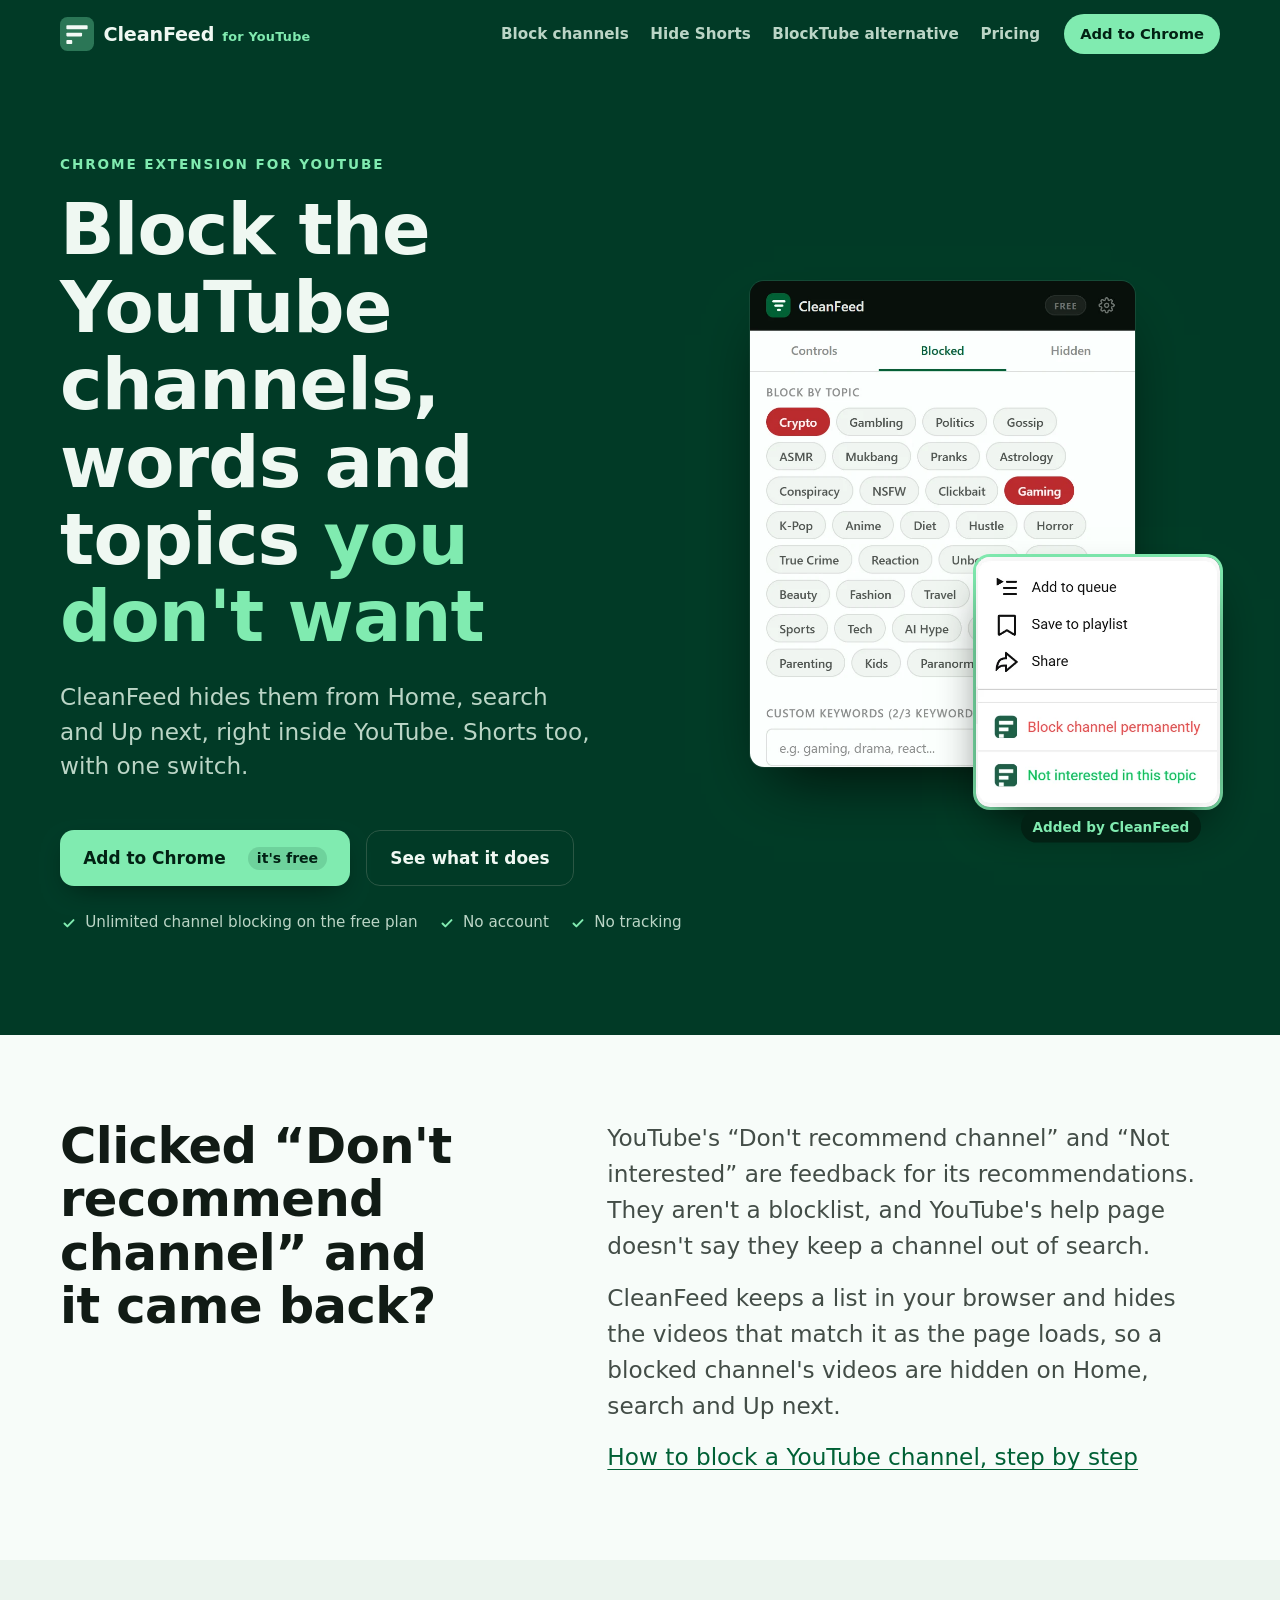
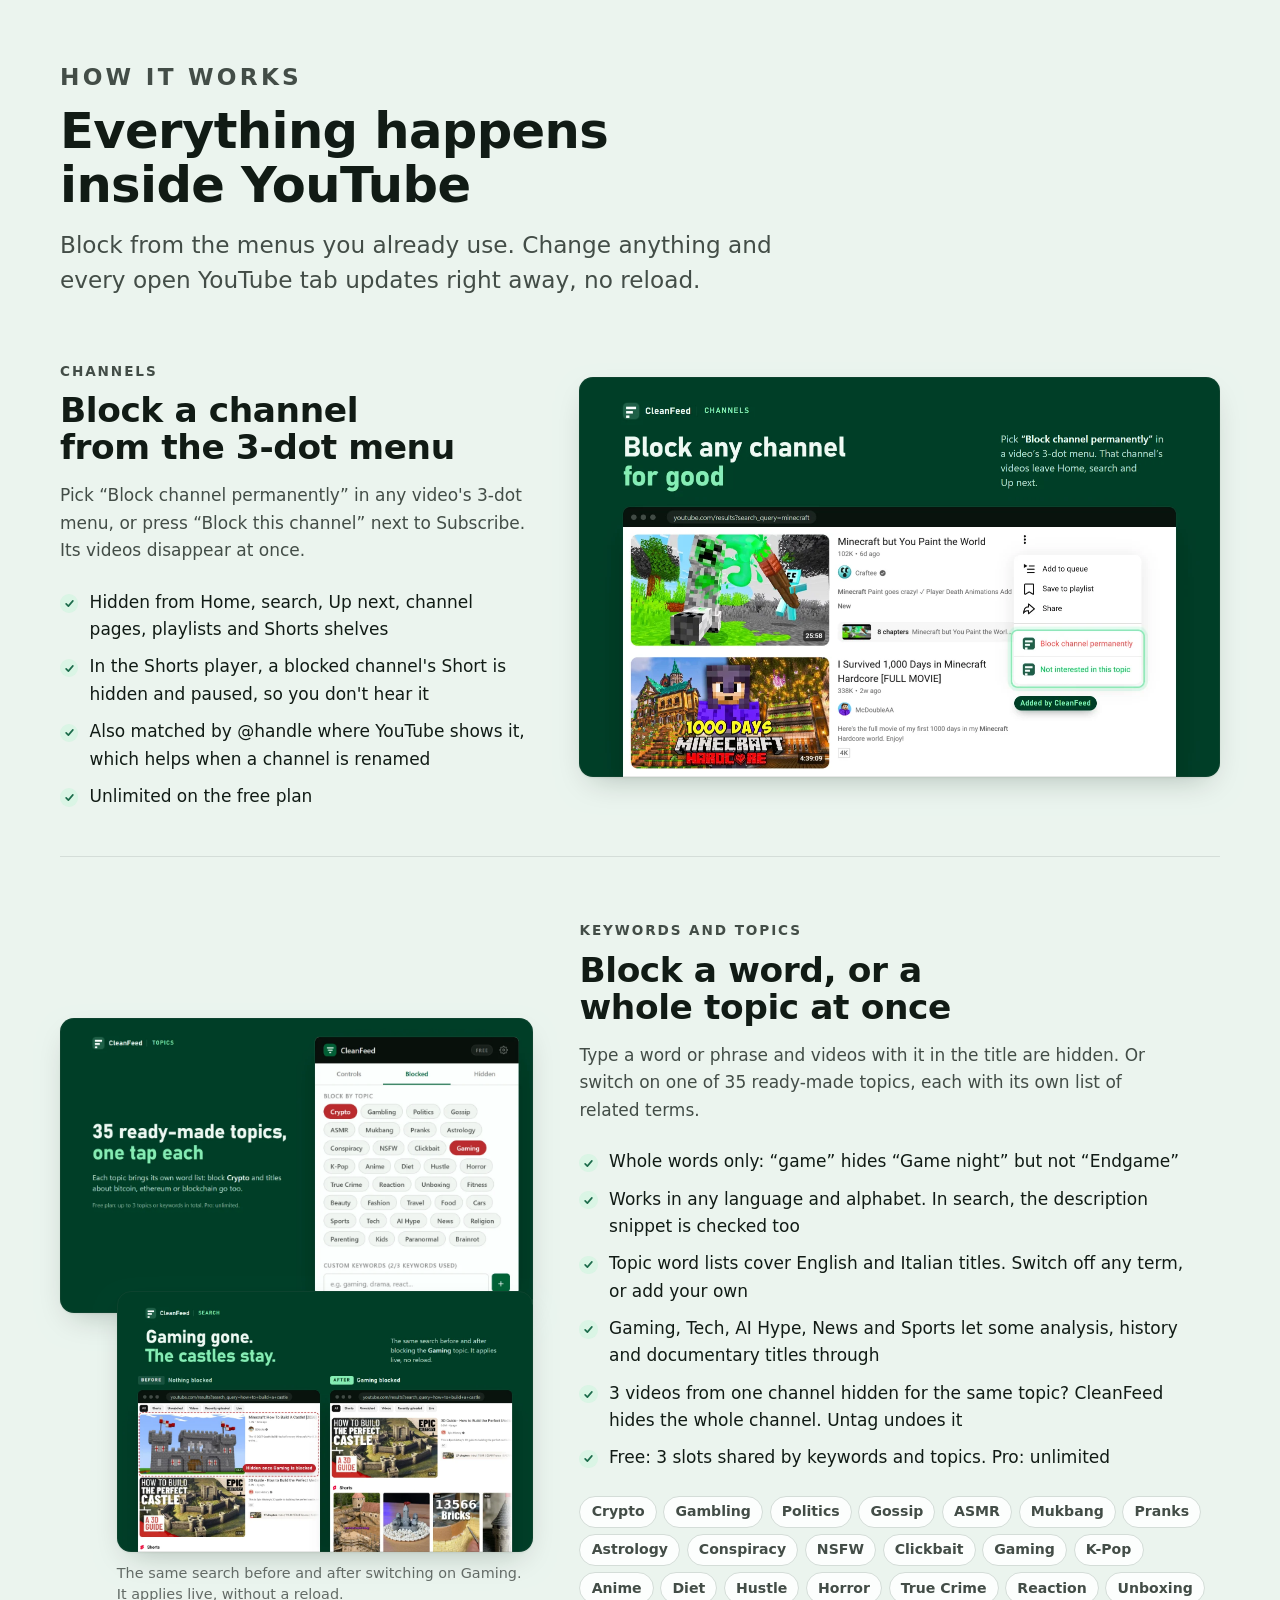
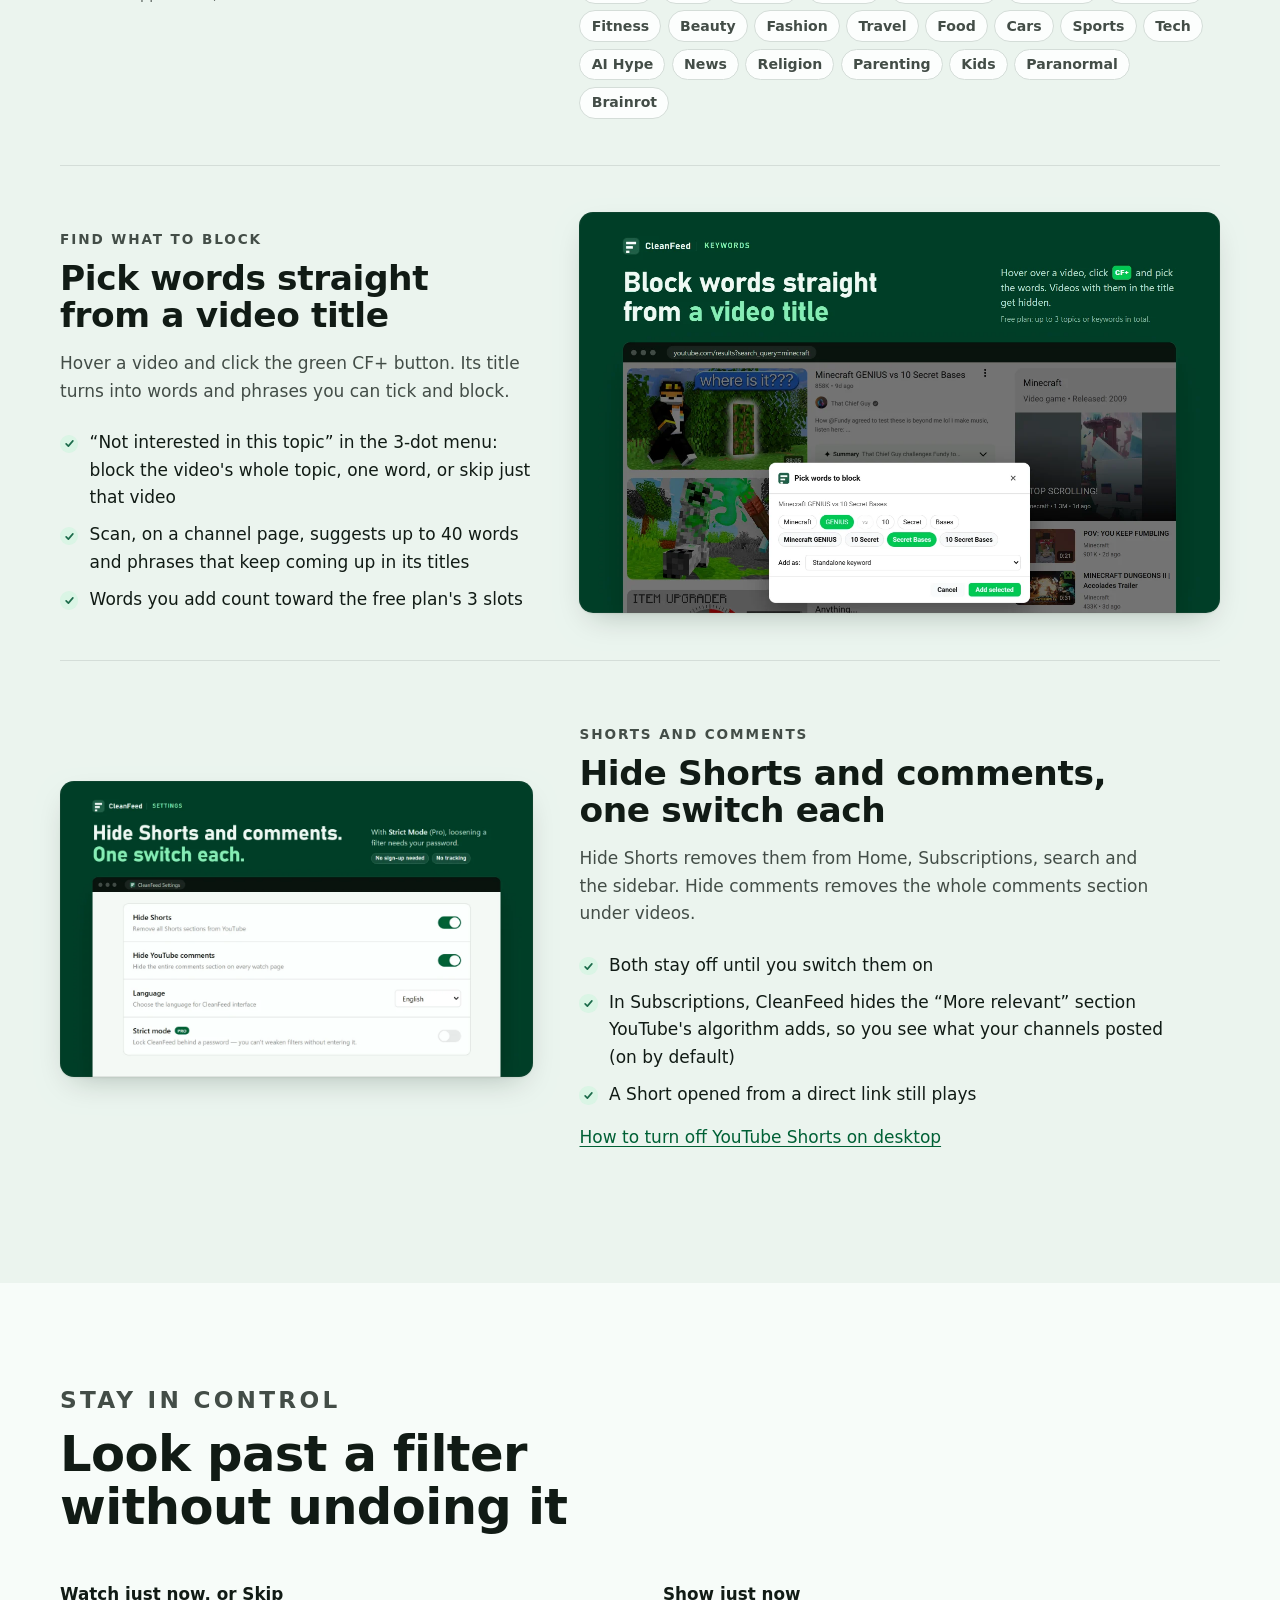
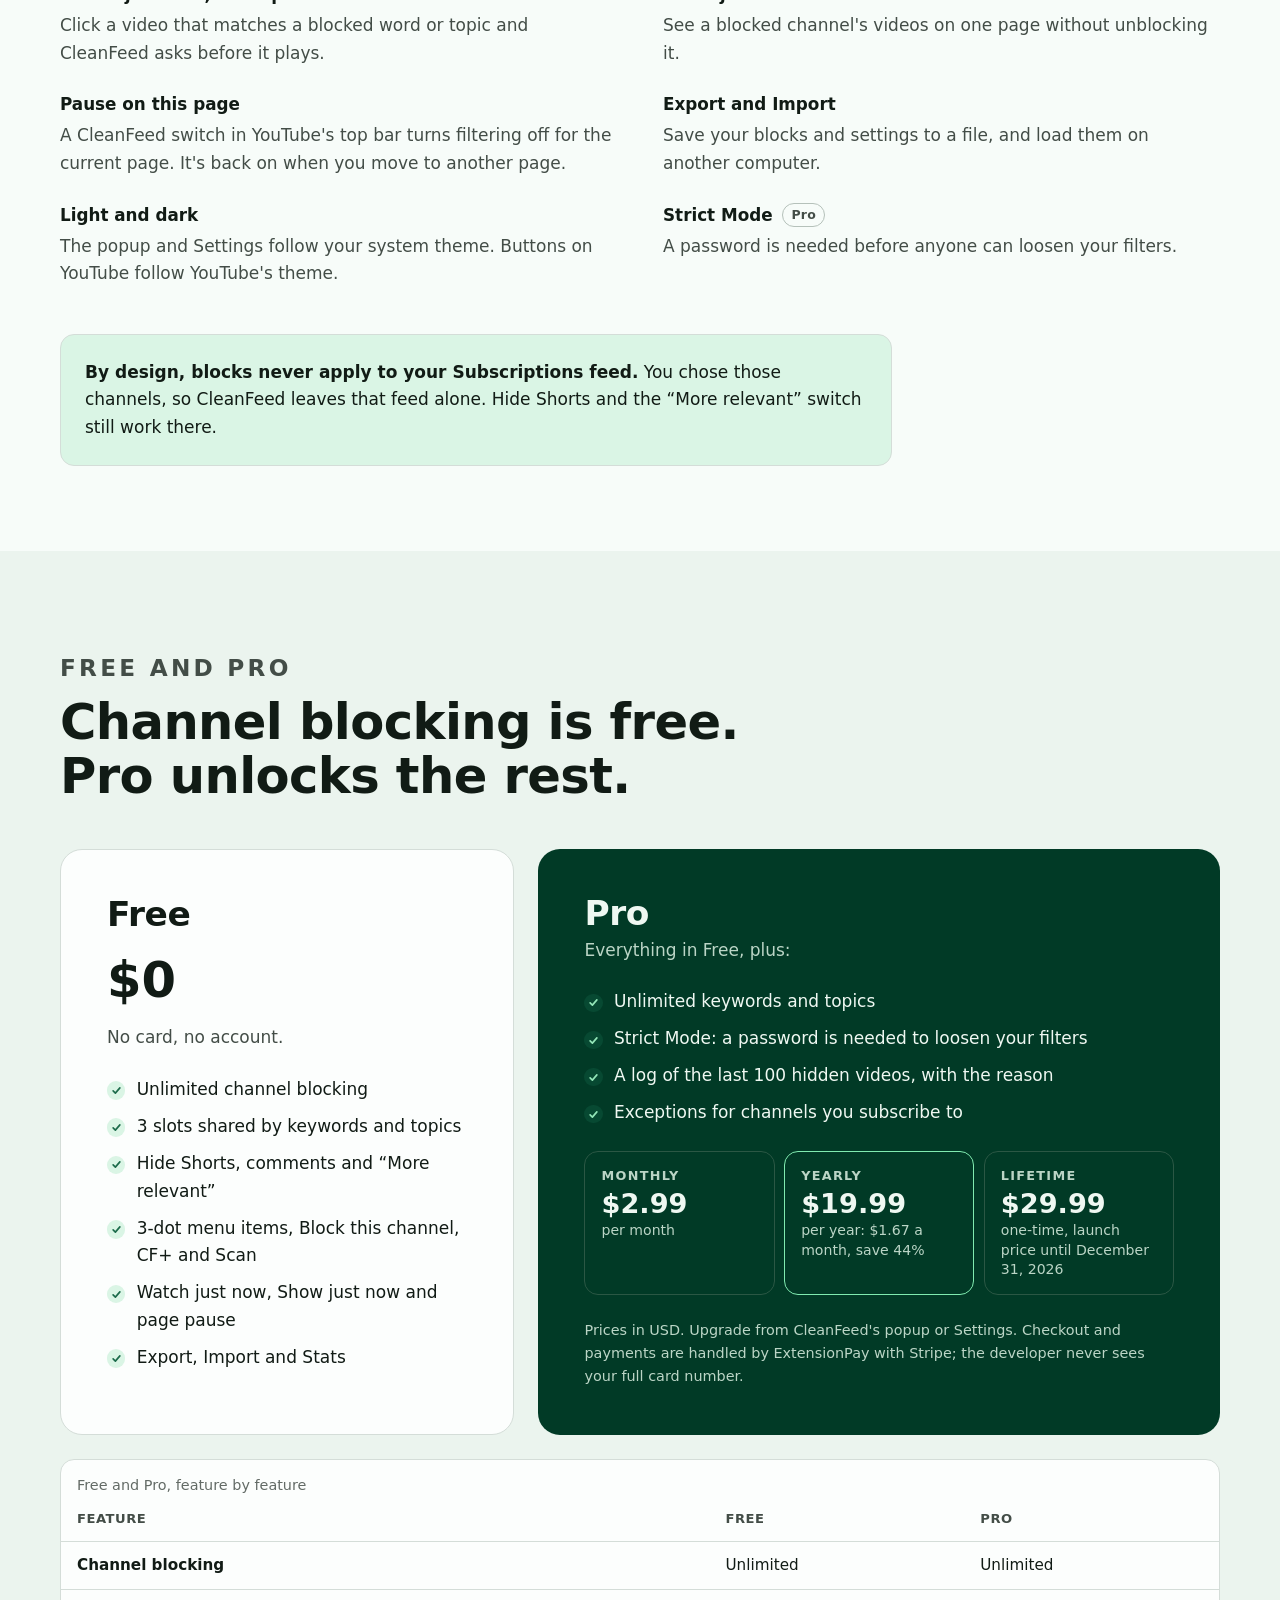
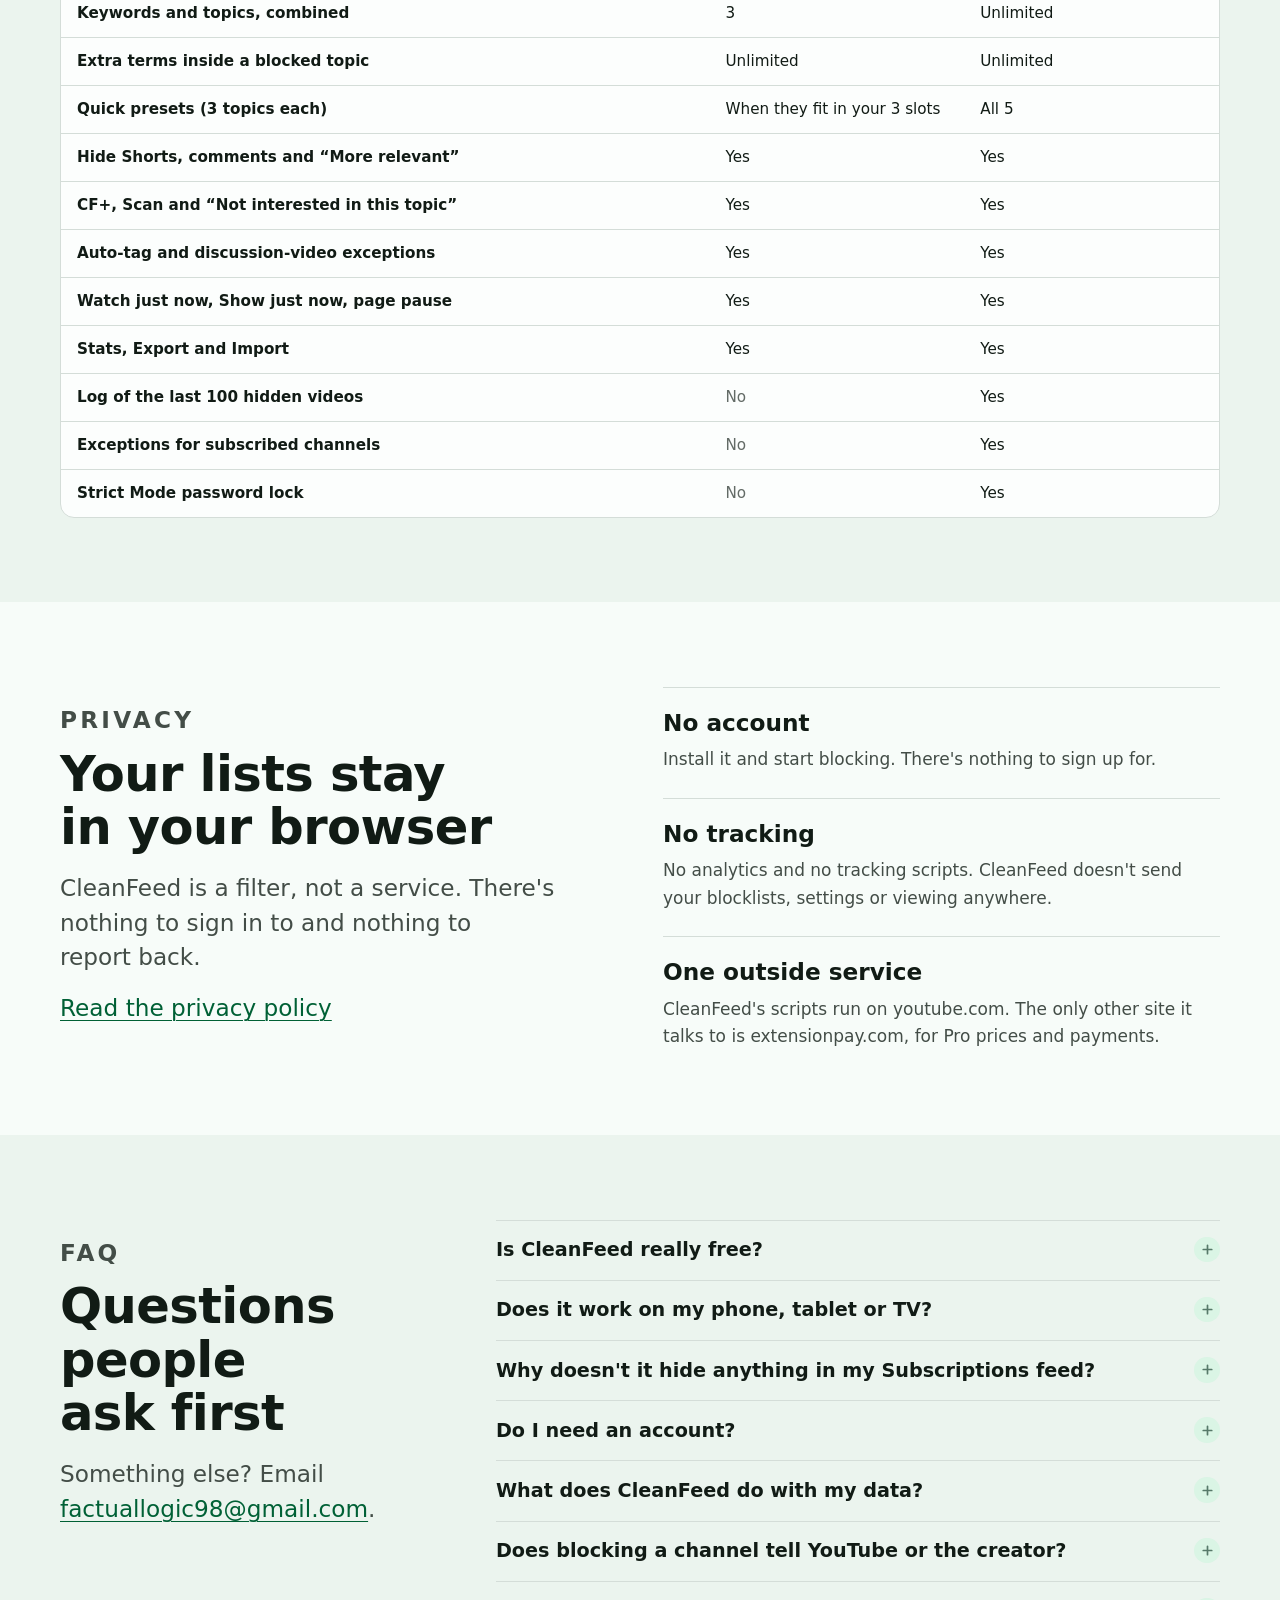
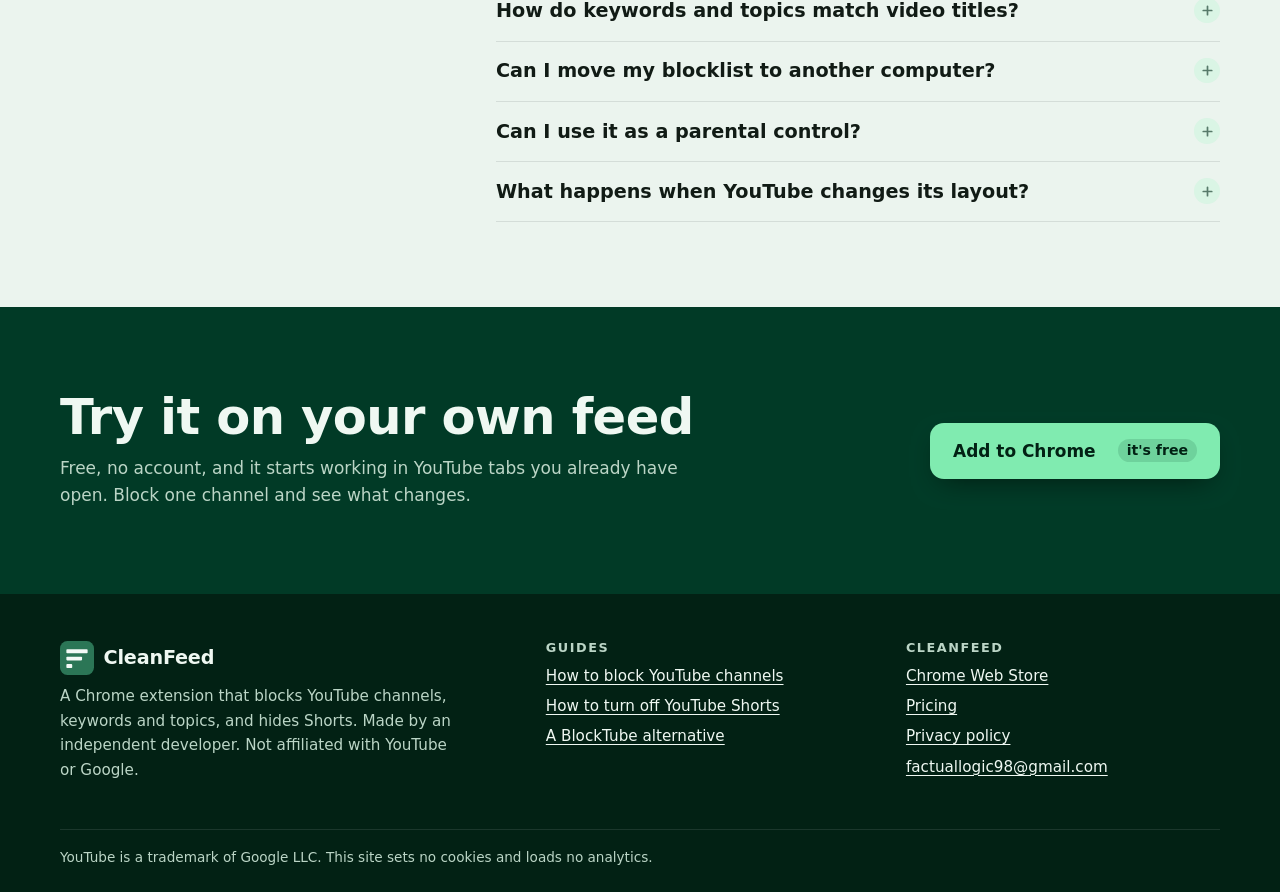
==== commit 11980e83: "feat: v1.4.1 review prompt, uninstall page, Shorts-first store copy - Popup asks once, after real us" ====
--- a/docs/index.html
+++ b/docs/index.html
@@ -245,7 +245,7 @@
               <li>In Subscriptions, CleanFeed hides the “More relevant” section YouTube's algorithm adds, so you see what your channels posted (on by default)</li>
               <li>A Short opened from a direct link still plays</li>
             </ul>
-            <p><a href="hide-youtube-shorts.html">How to hide YouTube Shorts on desktop</a></p>
+            <p><a href="hide-youtube-shorts.html">How to turn off YouTube Shorts on desktop</a></p>
           </div>
           <figure class="shot">
             <a href="assets/cleanfeed-hide-shorts-and-comments.png" title="Open the full-size screenshot"><picture>
@@ -434,7 +434,7 @@
           <h2>Guides</h2>
           <ul>
             <li><a href="how-to-block-youtube-channels.html">How to block YouTube channels</a></li>
-            <li><a href="hide-youtube-shorts.html">How to hide YouTube Shorts</a></li>
+            <li><a href="hide-youtube-shorts.html">How to turn off YouTube Shorts</a></li>
             <li><a href="blocktube-alternative.html">A BlockTube alternative</a></li>
           </ul>
         </div>
